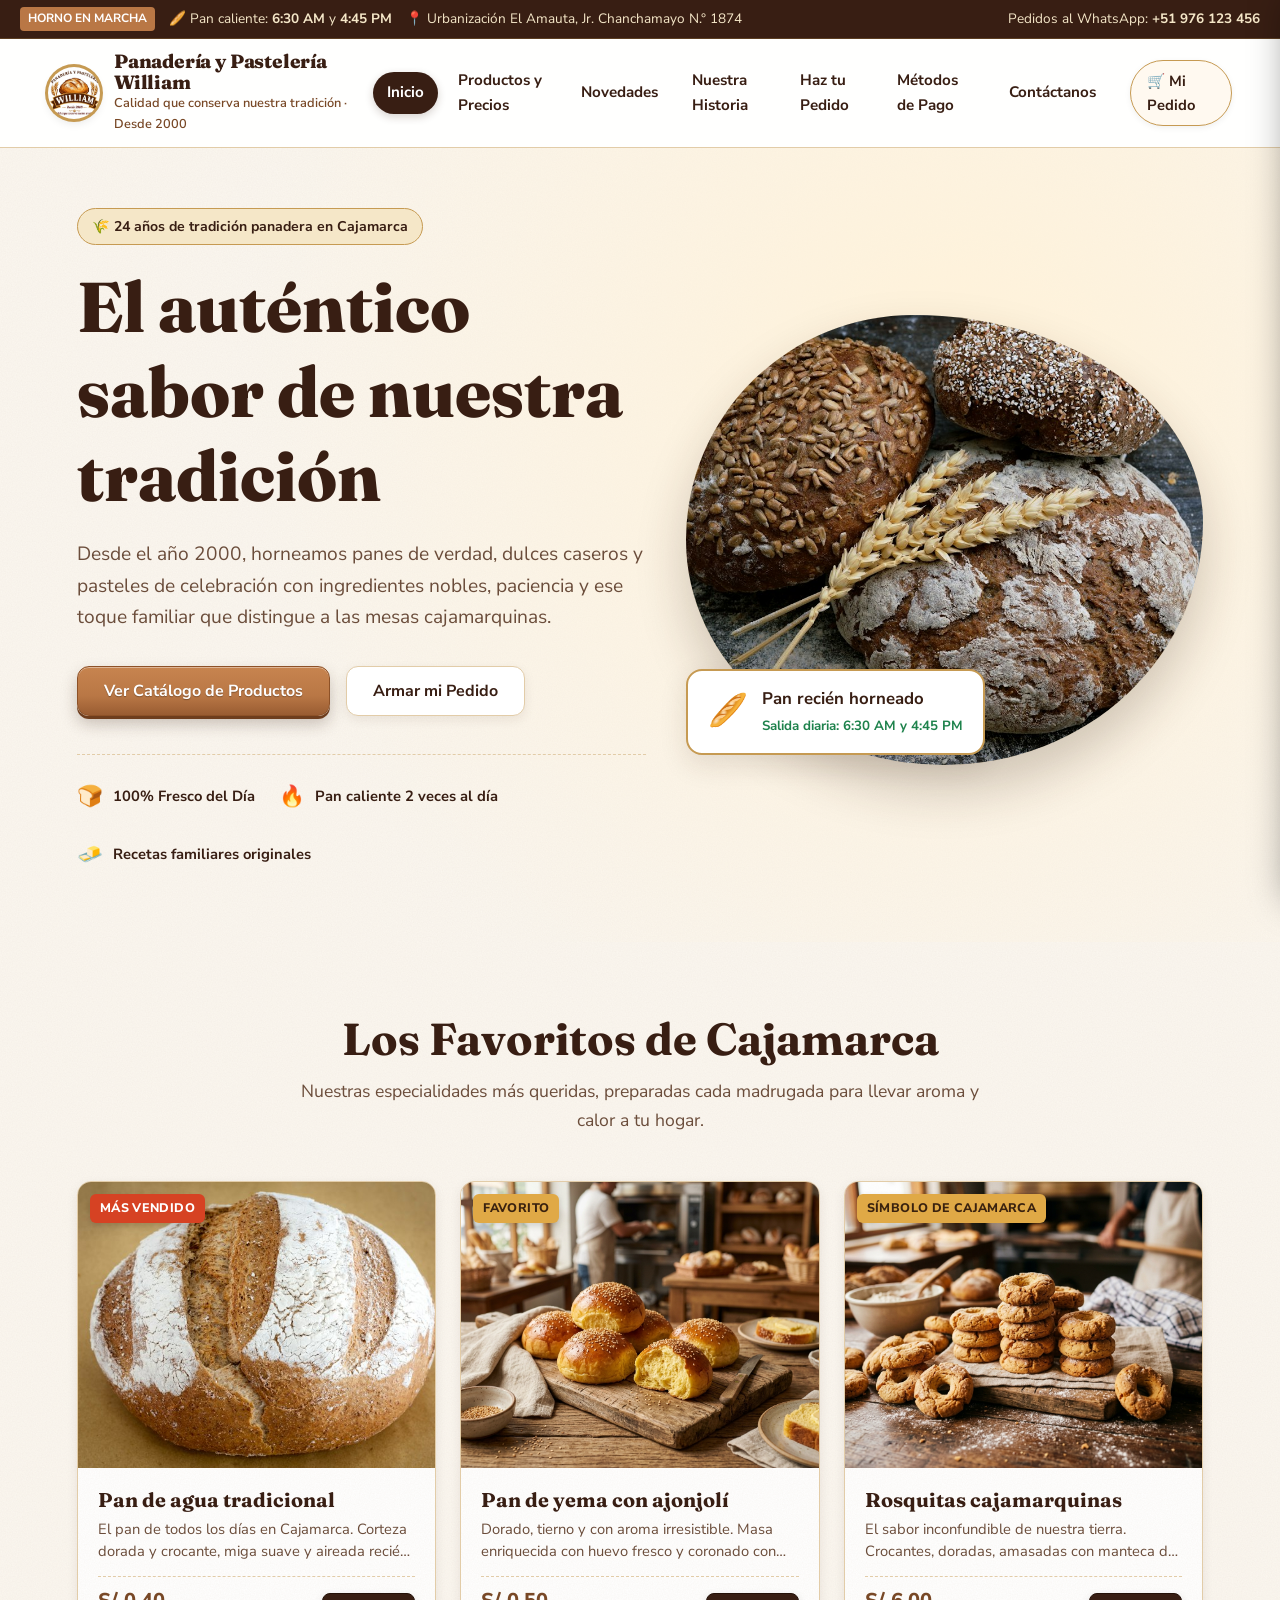
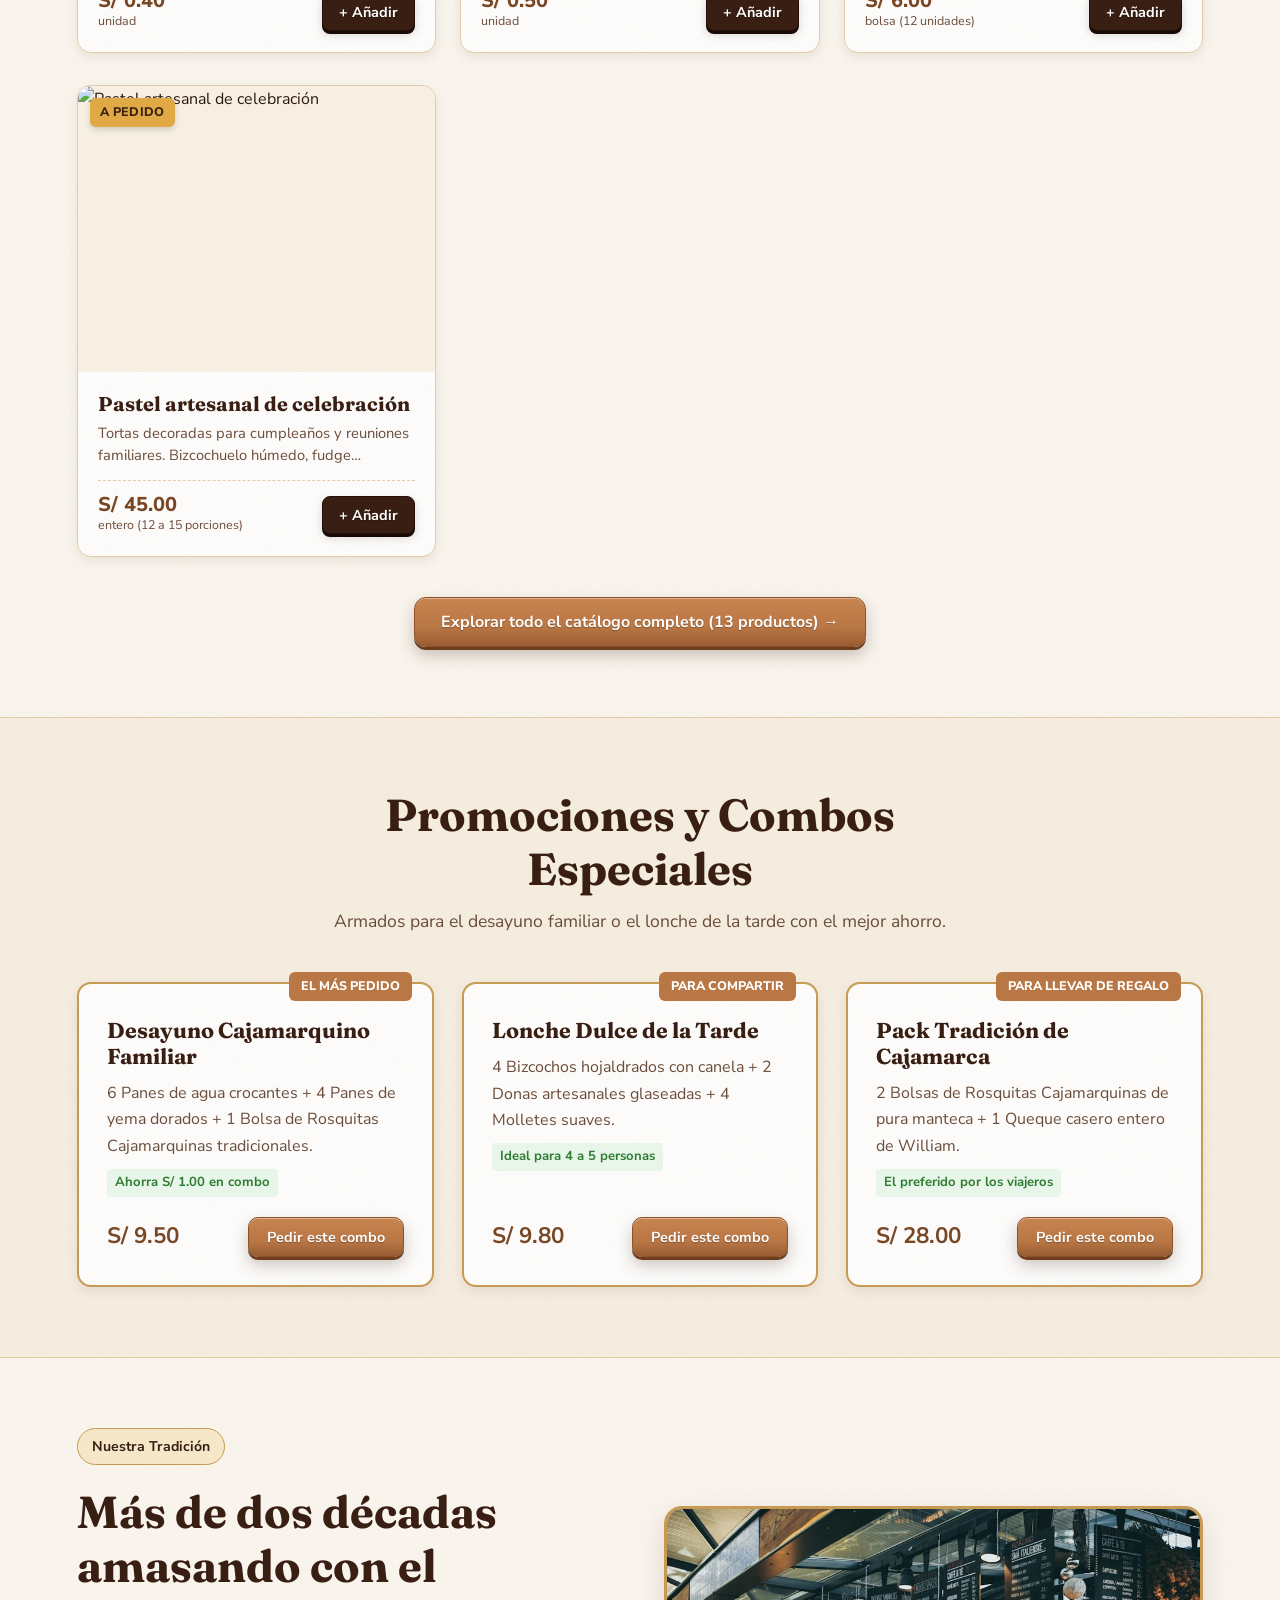
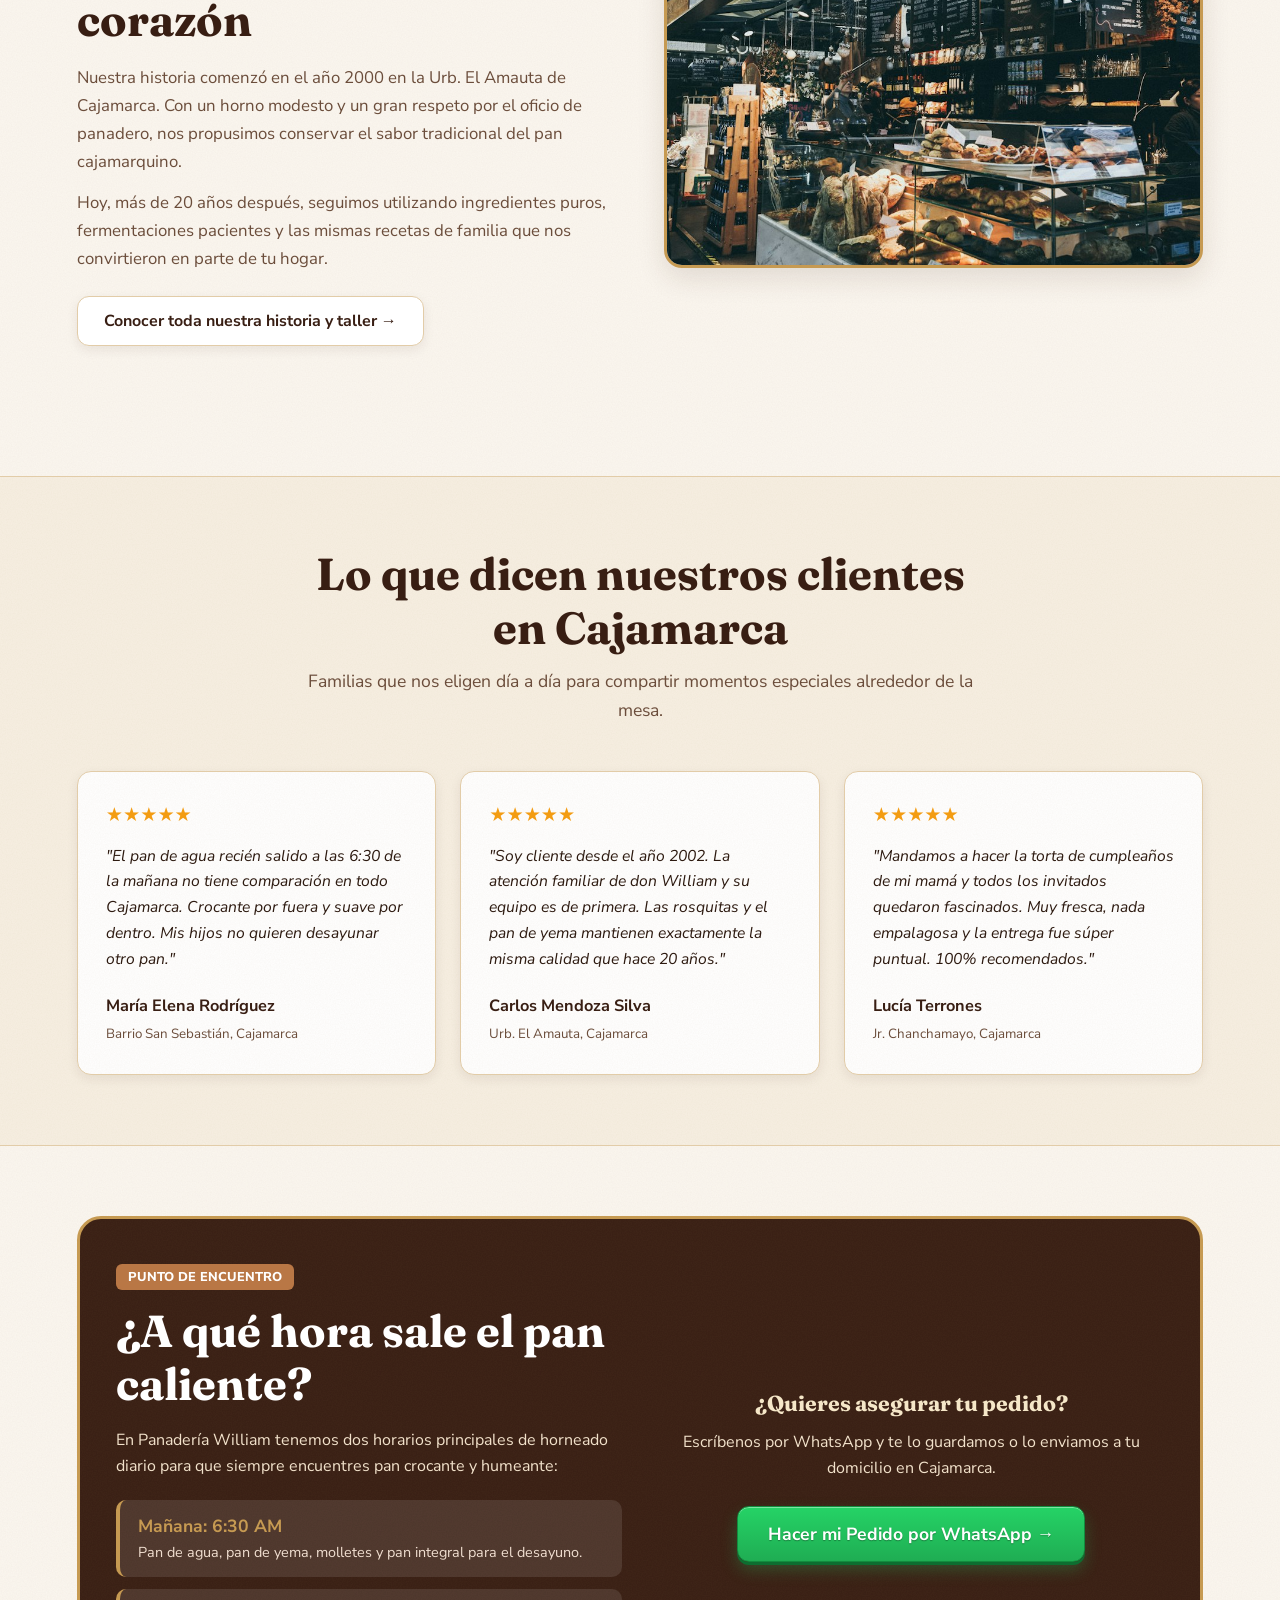
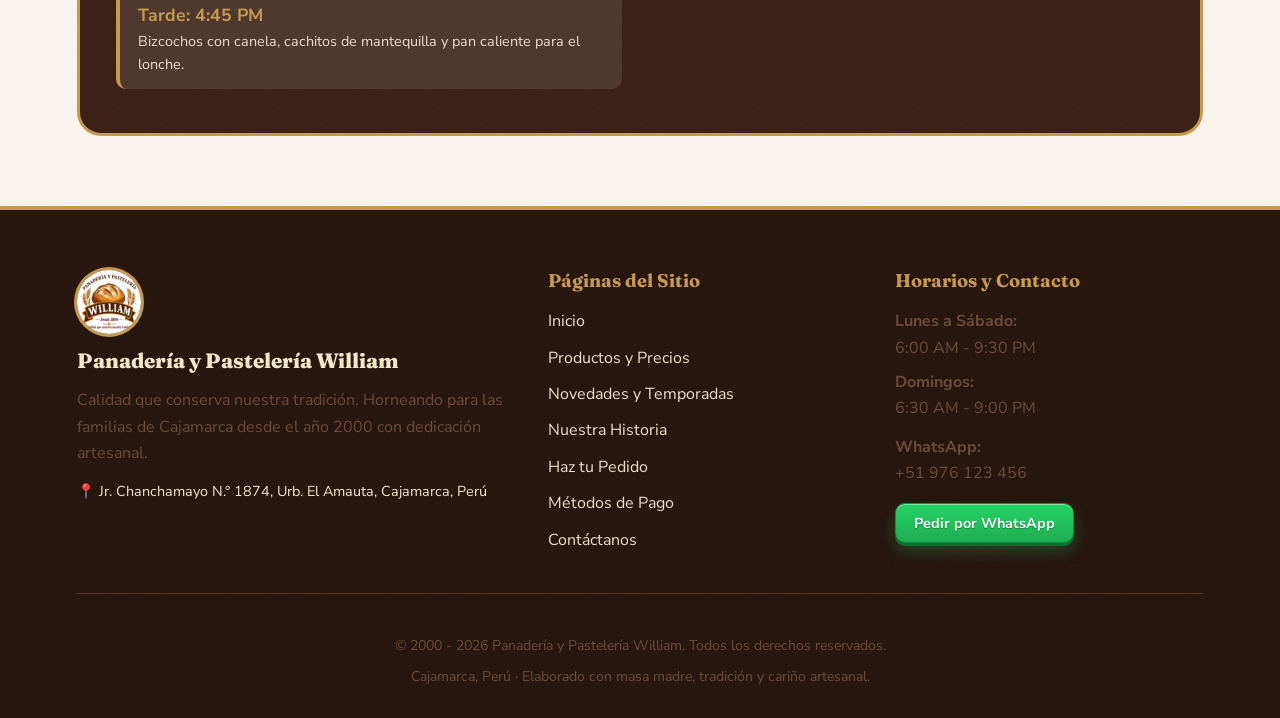
==== index.html @ 49391f28 ":)" ====
<!DOCTYPE html>
<html lang="es">
<head>
  <meta charset="utf-8">
  <meta name="viewport" content="width=device-width, initial-scale=1">
  <title>Panadería y Pastelería William | Desde 2000 en Cajamarca</title>
  <meta name="description" content="Panadería y pastelería tradicional en Cajamarca desde el año 2000. Pan de agua crocante, rosquitas cajamarquinas, pan de yema, pasteles y pedidos por WhatsApp.">
  <link rel="icon" href="img/logo.jpg">
  <link rel="preconnect" href="https://fonts.googleapis.com">
  <link rel="preconnect" href="https://fonts.gstatic.com" crossorigin>
  <link href="https://fonts.googleapis.com/css2?family=Fraunces:opsz,wght@9..144,500;9..144,700;9..144,800&family=Nunito+Sans:wght@400;600;700;800&display=swap" rel="stylesheet">
  <link rel="stylesheet" href="css/styles.css">
</head>
<body>

  <!-- Barra Superior -->
  <aside class="top-bar" aria-label="Aviso y contacto">
    <div class="top-bar-left">
      <span class="top-badge">Horno en marcha</span>
      <span>🥖 Pan caliente: <b class="hot-bread-am">6:30 AM</b> y <b class="hot-bread-pm">4:45 PM</b></span>
      <span>📍 <span class="address-display">Jr. Chanchamayo 1874, Urb. El Amauta, Cajamarca</span></span>
    </div>
    <div class="top-bar-right">
      <span>Pedidos al WhatsApp: <b class="phone-display">+51 976 123 456</b></span>
    </div>
  </aside>

  <!-- Encabezado Principal con Navegación -->
  <header>
    <a class="brand" href="index.html">
      <img src="img/logo.jpg" alt="Logo de Panadería y Pastelería William">
      <div class="brand-text">
        <b>Panadería y Pastelería William</b>
        <small>Calidad que conserva nuestra tradición · Desde 2000</small>
      </div>
    </a>

    <!-- Navegación de Escritorio -->
    <nav class="main-nav" aria-label="Menú principal">
      <a href="index.html" class="active">Inicio</a>
      <a href="pages/productos.html">Productos y Precios</a>
      <a href="pages/novedades.html">Novedades</a>
      <a href="pages/historia.html">Nuestra Historia</a>
      <a href="pages/pedidos.html">Haz tu Pedido</a>
      <a href="pages/pagos.html">Métodos de Pago</a>
      <a href="pages/contacto.html">Contáctanos</a>
    </nav>

    <!-- Acciones de Encabezado -->
    <div class="header-actions">
      <a href="pages/pedidos.html" class="cart-btn" aria-label="Ver lista de pedidos">
        <span>🛒 Mi Pedido</span>
        <span class="cart-badge" style="display:none">0</span>
      </a>
      <button id="burger" class="burger" aria-label="Abrir menú" aria-expanded="false" aria-controls="drawer">
        <i></i><i></i><i></i>
      </button>
    </div>
  </header>

  <!-- Menú Lateral Móvil (Drawer) -->
  <div id="scrim"></div>
  <aside id="drawer" aria-hidden="true" aria-label="Menú de navegación para móviles">
    <div class="drawer-header">
      <span class="drawer-title">Menú Principal</span>
      <span style="font-size:0.85rem; color:var(--oro)">Cajamarca</span>
    </div>
    <nav>
      <a href="index.html" class="active"><span>🏠 Inicio</span> <span>→</span></a>
      <a href="pages/productos.html"><span>🥖 Productos y Precios</span> <span>→</span></a>
      <a href="pages/novedades.html"><span>✨ Novedades y Temporadas</span> <span>→</span></a>
      <a href="pages/historia.html"><span>🌾 Nuestra Historia</span> <span>→</span></a>
      <a href="pages/pedidos.html"><span>📝 Haz tu Pedido</span> <span>→</span></a>
      <a href="pages/pagos.html"><span>💳 Métodos de Pago</span> <span>→</span></a>
      <a href="pages/contacto.html"><span>📍 Contáctanos</span> <span>→</span></a>
    </nav>
    <div class="drawer-info">
      <b>Panadería y Pastelería William</b>
      <p>Jr. Chanchamayo 1874, Urb. El Amauta, Cajamarca</p>
      <p style="margin-top:6px">WhatsApp: <b class="phone-display">+51 976 123 456</b></p>
    </div>
  </aside>

  <!-- Contenido Principal -->
  <main>
    <!-- HERO SECTION -->
    <section class="hero">
      <div class="hero-content">
        <span class="hero-tag">🌾 24 años de tradición panadera en Cajamarca</span>
        <h1>El auténtico sabor de nuestra tradición</h1>
        <p class="hero-desc">Desde el año 2000, horneamos panes de verdad, dulces caseros y pasteles de celebración con ingredientes nobles, paciencia y ese toque familiar que distingue a las mesas cajamarquinas.</p>
        <div class="hero-actions">
          <a class="btn" href="pages/productos.html">Ver Catálogo de Productos</a>
          <a class="btn ghost" href="pages/pedidos.html">Armar mi Pedido</a>
        </div>
        <div class="hero-trust">
          <div class="trust-item"><span>🍞</span> 100% Fresco del Día</div>
          <div class="trust-item"><span>🔥</span> Pan caliente 2 veces al día</div>
          <div class="trust-item"><span>🧈</span> Recetas familiares originales</div>
        </div>
      </div>
      <div class="hero-media">
        <div class="hero-img-wrap">
          <img src="img/hero.jpg" alt="Canasta de panes artesanales recién horneados">
        </div>
        <div class="hero-floating-card">
          <span style="font-size:2rem">🥖</span>
          <div>
            <b>Pan recién horneado</b>
            <small>Salida diaria: 6:30 AM y 4:45 PM</small>
          </div>
        </div>
      </div>
    </section>

    <!-- PRODUCTOS DESTACADOS -->
    <section class="section">
      <div class="section-head">
        <h2>Los Favoritos de Cajamarca</h2>
        <p>Nuestras especialidades más queridas, preparadas cada madrugada para llevar aroma y calor a tu hogar.</p>
      </div>
      <div class="catalog-grid" id="featured-products-grid">
        <!-- Renderizado dinámico desde app.js -->
      </div>
      <div style="text-align:center; margin-top:40px;">
        <a href="pages/productos.html" class="btn">Explorar todo el catálogo completo (13 productos) →</a>
      </div>
    </section>

    <!-- COMBOS Y PROMOCIONES -->
    <section class="section alt-bg">
      <div class="section-head">
        <h2>Promociones y Combos Especiales</h2>
        <p>Armados para el desayuno familiar o el lonche de la tarde con el mejor ahorro.</p>
      </div>
      <div class="combos-grid">
        <article class="combo-card">
          <span class="combo-badge">El más pedido</span>
          <div>
            <h3>Desayuno Cajamarquino Familiar</h3>
            <p>6 Panes de agua crocantes + 4 Panes de yema dorados + 1 Bolsa de Rosquitas Cajamarquinas tradicionales.</p>
            <span class="combo-saving">Ahorra S/ 1.00 en combo</span>
          </div>
          <div style="margin-top:20px; display:flex; justify-content:space-between; align-items:center;">
            <b style="font-size:1.4rem; color:var(--tostado)">S/ 9.50</b>
            <a href="pages/pedidos.html" class="btn small">Pedir este combo</a>
          </div>
        </article>

        <article class="combo-card">
          <span class="combo-badge">Para compartir</span>
          <div>
            <h3>Lonche Dulce de la Tarde</h3>
            <p>4 Bizcochos hojaldrados con canela + 2 Donas artesanales glaseadas + 4 Molletes suaves.</p>
            <span class="combo-saving">Ideal para 4 a 5 personas</span>
          </div>
          <div style="margin-top:20px; display:flex; justify-content:space-between; align-items:center;">
            <b style="font-size:1.4rem; color:var(--tostado)">S/ 9.80</b>
            <a href="pages/pedidos.html" class="btn small">Pedir este combo</a>
          </div>
        </article>

        <article class="combo-card">
          <span class="combo-badge">Para llevar de regalo</span>
          <div>
            <h3>Pack Tradición de Cajamarca</h3>
            <p>2 Bolsas de Rosquitas Cajamarquinas de pura manteca + 1 Queque casero entero de William.</p>
            <span class="combo-saving">El preferido por los viajeros</span>
          </div>
          <div style="margin-top:20px; display:flex; justify-content:space-between; align-items:center;">
            <b style="font-size:1.4rem; color:var(--tostado)">S/ 28.00</b>
            <a href="pages/pedidos.html" class="btn small">Pedir este combo</a>
          </div>
        </article>
      </div>
    </section>

    <!-- HISTORIA PREVIEW -->
    <section class="section">
      <div class="history-intro">
        <div class="history-text">
          <span class="hero-tag">Nuestra Tradición</span>
          <h2>Más de dos décadas amasando con el corazón</h2>
          <p>Nuestra historia comenzó en el año 2000 en la Urb. El Amauta de Cajamarca. Con un horno modesto y un gran respeto por el oficio de panadero, nos propusimos conservar el sabor tradicional del pan cajamarquino.</p>
          <p>Hoy, más de 20 años después, seguimos utilizando ingredientes puros, fermentaciones pacientes y las mismas recetas de familia que nos convirtieron en parte de tu hogar.</p>
          <div style="margin-top:24px;">
            <a href="pages/historia.html" class="btn ghost">Conocer toda nuestra historia y taller →</a>
          </div>
        </div>
        <div style="border-radius:18px; overflow:hidden; box-shadow:var(--shadow-md); border:3px solid var(--oro);">
          <img src="img/historia-taller.jpg" alt="Taller tradicional de Panadería William">
        </div>
      </div>
    </section>

    <!-- TESTIMONIOS -->
    <section class="section alt-bg">
      <div class="section-head">
        <h2>Lo que dicen nuestros clientes en Cajamarca</h2>
        <p>Familias que nos eligen día a día para compartir momentos especiales alrededor de la mesa.</p>
      </div>
      <div class="testimonials-grid">
        <article class="testimonial-card">
          <div>
            <div class="stars">★★★★★</div>
            <p class="testimonial-quote">"El pan de agua recién salido a las 6:30 de la mañana no tiene comparación en todo Cajamarca. Crocante por fuera y suave por dentro. Mis hijos no quieren desayunar otro pan."</p>
          </div>
          <div class="testimonial-author">
            <b>María Elena Rodríguez</b>
            <small>Barrio San Sebastián, Cajamarca</small>
          </div>
        </article>

        <article class="testimonial-card">
          <div>
            <div class="stars">★★★★★</div>
            <p class="testimonial-quote">"Soy cliente desde el año 2002. La atención familiar de don William y su equipo es de primera. Las rosquitas y el pan de yema mantienen exactamente la misma calidad que hace 20 años."</p>
          </div>
          <div class="testimonial-author">
            <b>Carlos Mendoza Silva</b>
            <small>Urb. El Amauta, Cajamarca</small>
          </div>
        </article>

        <article class="testimonial-card">
          <div>
            <div class="stars">★★★★★</div>
            <p class="testimonial-quote">"Mandamos a hacer la torta de cumpleaños de mi mamá y todos los invitados quedaron fascinados. Muy fresca, nada empalagosa y la entrega fue súper puntual. 100% recomendados."</p>
          </div>
          <div class="testimonial-author">
            <b>Lucía Terrones</b>
            <small>Jr. Chanchamayo, Cajamarca</small>
          </div>
        </article>
      </div>
    </section>

    <!-- HORARIOS DEL PAN CALIENTE -->
    <section class="section">
      <div style="background:var(--cacao) var(--kraft); color:#fff; border-radius:24px; padding:44px 36px; border:3px solid var(--oro); display:grid; grid-template-columns:1fr 1fr; gap:36px; align-items:center;">
        <div>
          <span style="background:var(--caramelo); color:#fff; padding:4px 12px; border-radius:6px; font-weight:800; font-size:0.8rem; text-transform:uppercase;">Punto de Encuentro</span>
          <h2 style="color:#fff; margin:14px 0 16px;">¿A qué hora sale el pan caliente?</h2>
          <p style="color:#f2e2cb; margin-bottom:20px;">En Panadería William tenemos dos horarios principales de horneado diario para que siempre encuentres pan crocante y humeante:</p>
          <div style="display:flex; flex-direction:column; gap:12px;">
            <div style="background:rgba(255,255,255,0.1); padding:12px 18px; border-radius:10px; border-left:4px solid var(--oro);">
              <b style="color:var(--oro); font-size:1.1rem;">Mañana: 6:30 AM</b>
              <span style="display:block; font-size:0.9rem; color:#f0ded0;">Pan de agua, pan de yema, molletes y pan integral para el desayuno.</span>
            </div>
            <div style="background:rgba(255,255,255,0.1); padding:12px 18px; border-radius:10px; border-left:4px solid var(--oro);">
              <b style="color:var(--oro); font-size:1.1rem;">Tarde: 4:45 PM</b>
              <span style="display:block; font-size:0.9rem; color:#f0ded0;">Bizcochos con canela, cachitos de mantequilla y pan caliente para el lonche.</span>
            </div>
          </div>
        </div>
        <div style="text-align:center;">
          <h3 style="color:var(--oro-light); margin-bottom:12px;">¿Quieres asegurar tu pedido?</h3>
          <p style="color:#f2e2cb; margin-bottom:24px;">Escríbenos por WhatsApp y te lo guardamos o lo enviamos a tu domicilio en Cajamarca.</p>
          <a href="pages/pedidos.html" class="btn wa" style="font-size:1.1rem; padding:15px 30px;">Hacer mi Pedido por WhatsApp →</a>
        </div>
      </div>
    </section>
  </main>

  <!-- Píldora Flotante del Carrito -->
  <a href="pages/pedidos.html" class="floating-cart-pill" id="floating-cart" aria-label="Ver pedido en curso">
    <span>🛒</span>
    <span class="floating-cart-txt"><b>0</b> productos</span>
    <span>→</span>
  </a>

  <!-- Pie de Página -->
  <footer>
    <div class="footer-top">
      <div class="footer-brand">
        <img src="img/logo.jpg" alt="Panadería y Pastelería William">
        <b>Panadería y Pastelería William</b>
        <p>Calidad que conserva nuestra tradición. Horneando para las familias de Cajamarca desde el año 2000 con dedicación artesanal.</p>
        <p style="font-size:0.9rem; color:var(--oro-light);">📍 Jr. Chanchamayo N.° 1874, Urb. El Amauta, Cajamarca, Perú</p>
      </div>
      <div class="footer-col">
        <h4>Páginas del Sitio</h4>
        <ul class="footer-links">
          <li><a href="index.html">Inicio</a></li>
          <li><a href="pages/productos.html">Productos y Precios</a></li>
          <li><a href="pages/novedades.html">Novedades y Temporadas</a></li>
          <li><a href="pages/historia.html">Nuestra Historia</a></li>
          <li><a href="pages/pedidos.html">Haz tu Pedido</a></li>
          <li><a href="pages/pagos.html">Métodos de Pago</a></li>
          <li><a href="pages/contacto.html">Contáctanos</a></li>
        </ul>
      </div>
      <div class="footer-col">
        <h4>Horarios y Contacto</h4>
        <p><b>Lunes a Sábado:</b><br>6:00 AM - 9:30 PM</p>
        <p style="margin-top:8px"><b>Domingos:</b><br>6:30 AM - 9:00 PM</p>
        <p style="margin-top:12px"><b>WhatsApp:</b><br><span class="phone-display">+51 976 123 456</span></p>
        <div style="margin-top:16px;">
          <a href="pages/pedidos.html" class="btn small wa">Pedir por WhatsApp</a>
        </div>
      </div>
    </div>
    <div class="footer-bottom">
      <p>© 2000 - 2026 Panadería y Pastelería William. Todos los derechos reservados.</p>
      <p>Cajamarca, Perú · Elaborado con masa madre, tradición y cariño artesanal.</p>
    </div>
  </footer>

  <script src="js/data.js"></script>
  <script src="js/app.js"></script>
</body>
</html>
---- css/styles.css ----
/* ==========================================================================
   PANADERÍA Y PASTELERÍA WILLIAM - CAJAMARCA (DESDE 2000)
   Hoja de estilos completa, elegante y responsiva
   ========================================================================== */

:root {
  --cacao: #381e13;
  --tostado: #784826;
  --caramelo: #b97745;
  --oro: #c69a52;
  --oro-light: #f5e7c8;
  --crema: #fbf7f0;
  --crema-dark: #f0e4d0;
  --marfil: #ffffff;
  --ink: #2d1a10;
  --ink-muted: #6b4d3b;
  --border: #e2cca8;
  --radius-sm: 8px;
  --radius-md: 14px;
  --radius-lg: 22px;
  --shadow-sm: 0 4px 12px rgba(56, 30, 19, 0.08);
  --shadow-md: 0 10px 28px rgba(56, 30, 19, 0.12);
  --shadow-lg: 0 20px 48px rgba(56, 30, 19, 0.18);
  --kraft: url("data:image/svg+xml,%3Csvg xmlns='http://www.w3.org/2000/svg' width='160' height='160'%3E%3Cfilter id='n'%3E%3CfeTurbulence type='fractalNoise' baseFrequency='.8' numOctaves='2'/%3E%3CfeColorMatrix values='0 0 0 0 .4 0 0 0 0 .27 0 0 0 0 .15 0 0 0 .07 0'/%3E%3C/filter%3E%3Crect width='160' height='160' filter='url(%23n)'/%3E%3C/svg%3E");
}

* { box-sizing: border-box; margin: 0; padding: 0; }

html {
  scroll-behavior: smooth;
  scroll-padding-top: 100px;
}

body {
  font: 16px/1.65 "Nunito Sans", system-ui, -apple-system, sans-serif;
  color: var(--ink);
  background: var(--kraft), var(--crema);
  min-height: 100vh;
  display: flex;
  flex-direction: column;
}

body.lock { overflow: hidden; }

h1, h2, h3, h4 {
  font-family: Fraunces, Georgia, serif;
  color: var(--cacao);
  line-height: 1.2;
}

h1 { font-size: clamp(2.4rem, 5.5vw, 4.4rem); font-weight: 800; }
h2 { font-size: clamp(1.8rem, 3.8vw, 2.8rem); font-weight: 700; }
h3 { font-size: 1.35rem; font-weight: 700; }
h4 { font-size: 1.1rem; font-weight: 700; }

p { color: var(--ink-muted); }
a { color: inherit; text-decoration: none; }
img { max-width: 100%; height: auto; display: block; }

:focus-visible {
  outline: 3px solid var(--oro);
  outline-offset: 3px;
}

/* ==========================================================================
   BARRA SUPERIOR DE ANUNCIOS
   ========================================================================== */
.top-bar {
  background: var(--cacao);
  color: var(--oro-light);
  font-size: 0.85rem;
  padding: 7px 20px;
  display: flex;
  justify-content: space-between;
  align-items: center;
  flex-wrap: wrap;
  gap: 10px;
  border-bottom: 1px solid rgba(198, 154, 82, 0.25);
}

.top-bar-left {
  display: flex;
  align-items: center;
  gap: 14px;
  flex-wrap: wrap;
}

.top-bar-right {
  display: flex;
  align-items: center;
  gap: 18px;
}

.top-badge {
  background: var(--caramelo);
  color: #fff;
  padding: 2px 8px;
  border-radius: 4px;
  font-weight: 700;
  font-size: 0.75rem;
  text-transform: uppercase;
}

/* ==========================================================================
   HEADER Y NAVEGACIÓN
   ========================================================================== */
header {
  position: sticky;
  top: 0;
  z-index: 50;
  background: rgba(255, 255, 255, 0.94);
  backdrop-filter: blur(10px);
  border-bottom: 1px solid var(--border);
  padding: 12px clamp(16px, 4vw, 48px);
  display: flex;
  align-items: center;
  justify-content: space-between;
  gap: 20px;
  transition: all 0.25s ease;
}

header.solid {
  background: #ffffff;
  box-shadow: var(--shadow-sm);
  padding-top: 9px;
  padding-bottom: 9px;
}

.brand {
  display: flex;
  align-items: center;
  gap: 14px;
  text-decoration: none;
}

.brand img {
  width: 52px;
  height: 52px;
  border-radius: 50%;
  object-fit: cover;
  box-shadow: 0 0 0 3px var(--oro), 0 4px 10px rgba(0,0,0,0.1);
  background: #fff;
}

.brand-text b {
  display: block;
  font: 800 1.2rem/1.1 Fraunces, serif;
  color: var(--cacao);
  letter-spacing: -0.01em;
}

.brand-text small {
  font-size: 0.8rem;
  color: var(--tostado);
  font-weight: 600;
  display: block;
}

/* Menú de navegación principal (Desktop) */
.main-nav {
  display: flex;
  align-items: center;
  gap: 6px;
}

.main-nav a {
  padding: 8px 14px;
  font-weight: 700;
  font-size: 0.95rem;
  color: var(--cacao);
  border-radius: 999px;
  transition: all 0.2s ease;
  position: relative;
}

.main-nav a:hover {
  background: var(--oro-light);
  color: var(--cacao);
}

.main-nav a.active {
  background: var(--cacao);
  color: #fff;
  box-shadow: 0 3px 8px rgba(56, 30, 19, 0.2);
}

/* Acciones en header */
.header-actions {
  display: flex;
  align-items: center;
  gap: 12px;
}

.cart-btn {
  display: inline-flex;
  align-items: center;
  gap: 8px;
  background: #fff9f0;
  border: 1.5px solid var(--oro);
  padding: 8px 16px;
  border-radius: 999px;
  font-weight: 700;
  font-size: 0.92rem;
  color: var(--cacao);
  cursor: pointer;
  box-shadow: 0 2px 6px rgba(0,0,0,0.06);
  transition: all 0.15s ease;
}

.cart-btn:hover {
  background: var(--oro-light);
  transform: translateY(-1px);
}

.cart-badge {
  background: #d64223;
  color: #fff;
  font-size: 0.75rem;
  font-weight: 800;
  width: 20px;
  height: 20px;
  border-radius: 50%;
  display: inline-flex;
  align-items: center;
  justify-content: center;
}

/* Botón Hamburguesa */
.burger {
  display: none;
  background: #fffdf8;
  border: 1.5px solid var(--border);
  width: 44px;
  height: 44px;
  border-radius: 12px;
  cursor: pointer;
  flex-direction: column;
  justify-content: center;
  align-items: center;
  gap: 5px;
  padding: 0;
  transition: all 0.2s;
}

.burger i {
  display: block;
  width: 22px;
  height: 2.5px;
  background: var(--cacao);
  border-radius: 2px;
  transition: all 0.25s;
}

.burger[aria-expanded="true"] i:nth-child(1) { transform: translateY(7.5px) rotate(45deg); }
.burger[aria-expanded="true"] i:nth-child(2) { opacity: 0; }
.burger[aria-expanded="true"] i:nth-child(3) { transform: translateY(-7.5px) rotate(-45deg); }

/* Drawer Menú Lateral (Mobile) */
#scrim {
  position: fixed;
  inset: 0;
  z-index: 90;
  background: rgba(30, 15, 8, 0.6);
  backdrop-filter: blur(4px);
  opacity: 0;
  pointer-events: none;
  transition: opacity 0.3s;
}

#scrim.open {
  opacity: 1;
  pointer-events: auto;
}

#drawer {
  position: fixed;
  top: 0;
  right: 0;
  bottom: 0;
  z-index: 100;
  width: min(340px, 86vw);
  background: var(--kraft), #422517;
  color: #fff;
  padding: 30px 24px;
  transform: translateX(105%);
  transition: transform 0.35s cubic-bezier(0.16, 1, 0.3, 1);
  box-shadow: -10px 0 35px rgba(0,0,0,0.4);
  border-left: 4px solid var(--oro);
  overflow-y: auto;
  display: flex;
  flex-direction: column;
}

#drawer.open {
  transform: none;
}

.drawer-header {
  display: flex;
  align-items: center;
  justify-content: space-between;
  margin-bottom: 24px;
  padding-bottom: 16px;
  border-bottom: 1px dashed rgba(198, 154, 82, 0.4);
}

.drawer-title {
  font: 700 1.4rem Fraunces, serif;
  color: var(--oro);
}

#drawer nav {
  display: flex;
  flex-direction: column;
  gap: 4px;
  margin-bottom: 30px;
}

#drawer nav a {
  display: flex;
  align-items: center;
  justify-content: space-between;
  padding: 14px 16px;
  border-radius: 12px;
  color: #fff;
  font-weight: 700;
  font-size: 1.05rem;
  transition: all 0.2s;
  border-left: 3px solid transparent;
}

#drawer nav a:hover {
  background: rgba(198, 154, 82, 0.15);
  color: var(--oro-light);
  border-left-color: var(--oro);
  padding-left: 20px;
}

#drawer nav a.active {
  background: var(--oro);
  color: var(--cacao);
  font-weight: 800;
  border-left-color: #fff;
}

.drawer-info {
  margin-top: auto;
  background: rgba(0,0,0,0.25);
  padding: 18px;
  border-radius: 14px;
  border: 1px solid rgba(198, 154, 82, 0.2);
  font-size: 0.88rem;
}

.drawer-info b { color: var(--oro); display: block; margin-bottom: 6px; }

/* ==========================================================================
   BOTONES Y ELEMENTOS DE ACCIÓN
   ========================================================================== */
.btn {
  display: inline-flex;
  align-items: center;
  justify-content: center;
  gap: 8px;
  font: 700 1rem "Nunito Sans", sans-serif;
  text-decoration: none;
  cursor: pointer;
  color: #fff;
  padding: 13px 26px;
  border-radius: 12px;
  border: 1px solid #8d5127;
  background: linear-gradient(#c7844f, var(--caramelo) 60%, #995c32);
  box-shadow: inset 0 1px 0 rgba(255,255,255,0.4), 0 3px 0 #6e3d1d, 0 8px 16px rgba(56, 30, 19, 0.25);
  text-shadow: 0 1px 1px rgba(0,0,0,0.3);
  transition: transform 0.12s ease, box-shadow 0.12s ease;
}

.btn:hover {
  transform: translateY(-2px);
  box-shadow: inset 0 1px 0 rgba(255,255,255,0.4), 0 5px 0 #6e3d1d, 0 12px 20px rgba(56, 30, 19, 0.3);
}

.btn:active {
  transform: translateY(2px);
  box-shadow: inset 0 2px 4px rgba(0,0,0,0.4), 0 1px 0 #6e3d1d;
}

.btn:disabled {
  opacity: 0.55;
  cursor: not-allowed;
  transform: none;
  box-shadow: none;
}

.btn.small {
  padding: 9px 18px;
  font-size: 0.9rem;
  border-radius: 10px;
}

.btn.wa {
  background: linear-gradient(#25d366, #1fad53);
  border-color: #128c3e;
  box-shadow: inset 0 1px 0 rgba(255,255,255,0.4), 0 3px 0 #0d6e30, 0 8px 16px rgba(37, 211, 102, 0.25);
}

.btn.ghost {
  background: #ffffff;
  color: var(--cacao);
  border: 1.5px solid var(--border);
  box-shadow: var(--shadow-sm);
  text-shadow: none;
}

.btn.ghost:hover {
  background: var(--oro-light);
  border-color: var(--oro);
}

.btn.btn-add {
  padding: 8px 16px;
  font-size: 0.9rem;
  border-radius: 8px;
  background: var(--cacao);
  border-color: #241108;
  box-shadow: 0 3px 0 #180b05, 0 4px 10px rgba(0,0,0,0.15);
}

.btn.btn-add.added {
  background: #1e824c;
  border-color: #145a32;
}

/* ==========================================================================
   CABECERAS DE PÁGINAS INTERNAS (BANNER DEDICADO)
   ========================================================================== */
.page-header {
  background: var(--cacao) var(--kraft);
  color: #fff;
  padding: 48px clamp(18px, 6vw, 90px) 42px;
  position: relative;
  overflow: hidden;
  border-bottom: 4px solid var(--oro);
}

.page-header::after {
  content: "";
  position: absolute;
  right: -50px;
  top: -50px;
  width: 250px;
  height: 250px;
  background: radial-gradient(circle, rgba(198, 154, 82, 0.25), transparent 70%);
  border-radius: 50%;
  pointer-events: none;
}

.breadcrumbs {
  display: flex;
  align-items: center;
  gap: 8px;
  font-size: 0.88rem;
  color: var(--oro-light);
  margin-bottom: 12px;
}

.breadcrumbs a { color: var(--oro); text-decoration: underline; }
.breadcrumbs span { opacity: 0.6; }

.page-header h1 {
  color: #ffffff;
  margin-bottom: 8px;
  font-size: clamp(2.2rem, 4.5vw, 3.4rem);
}

.page-header p {
  color: #f2e2cb;
  max-width: 60ch;
  font-size: 1.12rem;
}

/* ==========================================================================
   SECCIONES Y CONTENEDORES
   ========================================================================== */
main { flex: 1; }

.section {
  padding: 70px clamp(18px, 6vw, 90px);
}

.section-head {
  text-align: center;
  max-width: 700px;
  margin: 0 auto 46px;
}

.section-head h2 { margin-bottom: 12px; }
.section-head p { font-size: 1.1rem; }

.section.alt-bg {
  background: #f7efe2 var(--kraft);
  border-top: 1px solid var(--border);
  border-bottom: 1px solid var(--border);
}

/* ==========================================================================
   HERO DE LA PÁGINA DE INICIO
   ========================================================================== */
.hero {
  display: grid;
  grid-template-columns: 1.1fr 1fr;
  align-items: center;
  gap: 40px;
  padding: 60px clamp(18px, 6vw, 90px) 70px;
  min-height: calc(88vh - 80px);
  position: relative;
  overflow: hidden;
  background: radial-gradient(circle at 75% 30%, #fff2d9 0%, transparent 65%);
}

.hero-content {
  position: relative;
  z-index: 2;
}

.hero-tag {
  display: inline-flex;
  align-items: center;
  gap: 8px;
  background: var(--oro-light);
  color: var(--cacao);
  font-weight: 700;
  font-size: 0.88rem;
  padding: 6px 14px;
  border-radius: 999px;
  border: 1px solid var(--oro);
  margin-bottom: 20px;
}

.hero h1 { margin-bottom: 20px; }
.hero-desc {
  font-size: 1.2rem;
  margin-bottom: 32px;
  max-width: 48ch;
  color: var(--ink-muted);
}

.hero-actions {
  display: flex;
  gap: 16px;
  flex-wrap: wrap;
  margin-bottom: 38px;
}

.hero-trust {
  display: flex;
  gap: 24px;
  flex-wrap: wrap;
  padding-top: 24px;
  border-top: 1px dashed var(--border);
}

.trust-item {
  display: flex;
  align-items: center;
  gap: 10px;
  font-size: 0.92rem;
  font-weight: 700;
  color: var(--cacao);
}

.trust-item span {
  font-size: 1.3rem;
}

.hero-media {
  position: relative;
  display: flex;
  justify-content: center;
  align-items: center;
}

.hero-img-wrap {
  width: 100%;
  max-width: 520px;
  aspect-ratio: 1.15;
  border-radius: 44% 56% 50% 50% / 50% 46% 54% 50%;
  overflow: hidden;
  box-shadow: 0 25px 50px rgba(56, 30, 19, 0.22), inset 0 0 0 10px #ffffff, inset 0 0 0 12px var(--oro);
  position: relative;
}

.hero-img-wrap img {
  width: 100%;
  height: 100%;
  object-fit: cover;
  transition: transform 0.6s ease;
}

.hero-img-wrap:hover img {
  transform: scale(1.05);
}

.hero-floating-card {
  position: absolute;
  bottom: 10px;
  left: 0;
  background: #ffffff;
  padding: 14px 20px;
  border-radius: 16px;
  box-shadow: var(--shadow-md);
  border: 2px solid var(--oro);
  display: flex;
  align-items: center;
  gap: 14px;
}

.hero-floating-card b {
  display: block;
  font-size: 1.05rem;
  color: var(--cacao);
}

.hero-floating-card small {
  color: #1e824c;
  font-weight: 700;
}

/* ==========================================================================
   CARDS DE PRODUCTOS & CATÁLOGO
   ========================================================================== */
.filters-bar {
  display: flex;
  justify-content: space-between;
  align-items: center;
  gap: 20px;
  flex-wrap: wrap;
  margin-bottom: 36px;
}

.filters {
  display: flex;
  gap: 10px;
  flex-wrap: wrap;
}

.filters button {
  font: 700 0.94rem "Nunito Sans", sans-serif;
  padding: 10px 20px;
  border-radius: 999px;
  cursor: pointer;
  color: var(--cacao);
  background: #ffffff;
  border: 1.5px solid var(--border);
  box-shadow: 0 2px 5px rgba(0,0,0,0.05);
  transition: all 0.2s;
}

.filters button:hover {
  border-color: var(--oro);
  background: var(--oro-light);
}

.filters button[aria-pressed="true"] {
  background: var(--cacao);
  color: #fff;
  border-color: var(--cacao);
  box-shadow: 0 4px 10px rgba(56, 30, 19, 0.25);
}

.search-box {
  position: relative;
  min-width: 260px;
}

.search-box input {
  width: 100%;
  padding: 11px 16px 11px 40px;
  border: 1.5px solid var(--border);
  border-radius: 999px;
  font: inherit;
  background: #fff;
  color: var(--ink);
}

.search-box input:focus {
  border-color: var(--oro);
  outline: none;
  box-shadow: 0 0 0 3px rgba(198, 154, 82, 0.25);
}

.search-icon {
  position: absolute;
  left: 14px;
  top: 50%;
  transform: translateY(-50%);
  opacity: 0.5;
  font-size: 1.1rem;
}

/* Grilla del catálogo */
.catalog-grid {
  display: grid;
  grid-template-columns: repeat(auto-fill, minmax(280px, 1fr));
  gap: 32px 24px;
}

.prod-card {
  background: #ffffff var(--kraft);
  border-radius: var(--radius-md);
  border: 1px solid var(--border);
  overflow: hidden;
  box-shadow: var(--shadow-sm);
  display: flex;
  flex-direction: column;
  transition: transform 0.25s ease, box-shadow 0.25s ease;
}

.prod-card:hover {
  transform: translateY(-6px);
  box-shadow: var(--shadow-md);
  border-color: var(--oro);
}

.prod-thumb {
  position: relative;
  aspect-ratio: 1.25;
  overflow: hidden;
  cursor: pointer;
  background: #f7efe2;
}

.prod-thumb img {
  width: 100%;
  height: 100%;
  object-fit: cover;
  transition: transform 0.4s ease;
}

.prod-card:hover .prod-thumb img {
  transform: scale(1.08);
}

.quick-view-btn {
  position: absolute;
  bottom: 12px;
  left: 50%;
  transform: translateX(-50%) translateY(30px);
  opacity: 0;
  background: rgba(45, 26, 16, 0.9);
  color: #fff;
  font-weight: 700;
  font-size: 0.82rem;
  padding: 6px 14px;
  border-radius: 999px;
  border: none;
  cursor: pointer;
  transition: all 0.25s ease;
}

.prod-thumb:hover .quick-view-btn {
  transform: translateX(-50%) translateY(0);
  opacity: 1;
}

/* Badges de producto */
.product-badge {
  position: absolute;
  top: 12px;
  left: 12px;
  font-size: 0.78rem;
  font-weight: 800;
  padding: 4px 10px;
  border-radius: 6px;
  text-transform: uppercase;
  letter-spacing: 0.03em;
  box-shadow: 0 3px 6px rgba(0,0,0,0.15);
  z-index: 2;
}

.badge-gold { background: #e0a946; color: #3a220f; }
.badge-hot { background: #d64223; color: #fff; }
.badge-classic { background: #784826; color: #fff; }
.badge-green { background: #2e7d32; color: #fff; }
.badge-sweet { background: #a2527b; color: #fff; }

.prod-info {
  padding: 20px;
  display: flex;
  flex-direction: column;
  flex: 1;
}

.prod-head {
  cursor: pointer;
  margin-bottom: 14px;
  flex: 1;
}

.prod-title {
  font-size: 1.25rem;
  margin-bottom: 6px;
  transition: color 0.2s;
}

.prod-title:hover {
  color: var(--caramelo);
}

.prod-desc {
  font-size: 0.92rem;
  line-height: 1.5;
  display: -webkit-box;
  -webkit-line-clamp: 2;
  -webkit-box-orient: vertical;
  overflow: hidden;
}

.prod-footer {
  display: flex;
  align-items: center;
  justify-content: space-between;
  gap: 12px;
  padding-top: 14px;
  border-top: 1px dashed var(--border);
}

.prod-price-box {
  display: flex;
  flex-direction: column;
}

.prod-price {
  font-weight: 800;
  font-size: 1.25rem;
  color: var(--tostado);
  line-height: 1;
}

.prod-unit {
  font-size: 0.78rem;
  color: var(--ink-muted);
}

/* ==========================================================================
   PÁGINA DE PEDIDOS & CARRITO (pedidos.html)
   ========================================================================== */
.order-workspace {
  display: grid;
  grid-template-columns: 1.1fr 1fr;
  gap: 36px;
  align-items: start;
}

.order-card {
  background: #ffffff var(--kraft);
  border-radius: var(--radius-md);
  border: 1.5px solid var(--border);
  padding: 30px;
  box-shadow: var(--shadow-sm);
}

.order-card h3 {
  margin-bottom: 20px;
  padding-bottom: 12px;
  border-bottom: 1.5px solid var(--border);
  color: var(--cacao);
}

.form-group {
  margin-bottom: 18px;
}

.form-group label {
  display: block;
  font-weight: 700;
  font-size: 0.92rem;
  margin-bottom: 6px;
  color: var(--cacao);
}

.form-group input,
.form-group select,
.form-group textarea {
  width: 100%;
  padding: 12px 14px;
  border: 1.5px solid var(--border);
  border-radius: 8px;
  font: inherit;
  background: #fffdf9;
  color: var(--ink);
  transition: border-color 0.2s;
}

.form-group input:focus,
.form-group select:focus,
.form-group textarea:focus {
  border-color: var(--oro);
  outline: none;
  box-shadow: 0 0 0 3px rgba(198, 154, 82, 0.25);
}

/* Radios para tipo de entrega */
.delivery-options {
  display: grid;
  grid-template-columns: 1fr 1fr;
  gap: 12px;
  margin-bottom: 18px;
}

.delivery-radio {
  border: 1.5px solid var(--border);
  border-radius: 10px;
  padding: 12px 16px;
  cursor: pointer;
  display: flex;
  align-items: center;
  gap: 10px;
  font-weight: 700;
  transition: all 0.2s;
  background: #fff;
}

.delivery-radio input {
  margin: 0;
  width: auto;
}

.delivery-radio:has(input:checked) {
  border-color: var(--oro);
  background: var(--oro-light);
  color: var(--cacao);
}

/* Lista interactiva de productos en el pedido */
.order-items-list {
  list-style: none;
  display: flex;
  flex-direction: column;
  gap: 14px;
  margin-bottom: 24px;
}

.order-item-row {
  display: flex;
  align-items: center;
  gap: 14px;
  padding: 12px;
  background: #fffdfa;
  border: 1px solid var(--border);
  border-radius: 12px;
}

.order-item-img {
  width: 58px;
  height: 58px;
  border-radius: 8px;
  object-fit: cover;
}

.order-item-details {
  flex: 1;
  display: flex;
  flex-direction: column;
}

.order-item-details b { font-size: 0.98rem; color: var(--cacao); }
.order-item-unit-price { font-size: 0.82rem; color: var(--ink-muted); }

.order-item-controls {
  display: flex;
  align-items: center;
  gap: 12px;
}

.qty-stepper {
  display: inline-flex;
  align-items: center;
  border: 1.5px solid var(--border);
  border-radius: 8px;
  overflow: hidden;
  background: #fff;
}

.qty-stepper.small .stepper-btn {
  width: 28px;
  height: 28px;
  font-size: 1rem;
}

.qty-stepper.small span {
  min-width: 24px;
  text-align: center;
  font-weight: 700;
  font-size: 0.9rem;
}

.stepper-btn {
  width: 36px;
  height: 36px;
  background: #f7efe2;
  border: none;
  font-weight: 800;
  font-size: 1.1rem;
  cursor: pointer;
  color: var(--cacao);
  display: grid;
  place-items: center;
  transition: background 0.15s;
}

.stepper-btn:hover { background: var(--oro-light); }

.order-item-subtotal {
  font-weight: 800;
  color: var(--tostado);
  min-width: 65px;
  text-align: right;
  font-size: 0.95rem;
}

.order-item-remove {
  background: none;
  border: none;
  color: #a0402a;
  font-size: 1.3rem;
  cursor: pointer;
  padding: 4px 8px;
  border-radius: 6px;
  transition: background 0.2s;
}

.order-item-remove:hover { background: #fbeae7; }

/* Ticket Resumen / WhatsApp */
.ticket-box {
  background: #ffffff;
  border: 2px dashed var(--oro);
  border-radius: 12px;
  padding: 24px;
  margin-top: 20px;
}

.ticket-header {
  text-align: center;
  margin-bottom: 16px;
  padding-bottom: 12px;
  border-bottom: 1px dashed var(--border);
}

.ticket-header b { font: 700 1.2rem Fraunces, serif; color: var(--cacao); display: block; }
.ticket-preview {
  background: #fcf9f2;
  padding: 14px;
  border-radius: 8px;
  font-family: "Courier New", Courier, monospace;
  font-size: 0.86rem;
  white-space: pre-wrap;
  color: #3d2315;
  line-height: 1.5;
  margin-bottom: 20px;
  max-height: 260px;
  overflow-y: auto;
  border: 1px solid var(--border);
}

.order-total-bar {
  display: flex;
  justify-content: space-between;
  align-items: center;
  font-size: 1.25rem;
  font-weight: 800;
  color: var(--cacao);
  padding: 14px 0;
  border-top: 2px solid var(--cacao);
  margin-bottom: 18px;
}

.order-actions {
  display: flex;
  gap: 12px;
  flex-direction: column;
}

.empty-cart-state {
  text-align: center;
  padding: 48px 20px;
}

.empty-icon { font-size: 3.5rem; margin-bottom: 12px; }
.empty-cart-state h4 { margin-bottom: 8px; }
.empty-cart-state p { margin-bottom: 20px; }

/* ==========================================================================
   PÁGINA DE NOVEDADES (novedades.html)
   ========================================================================== */
.news-grid {
  display: grid;
  grid-template-columns: 1.2fr 1fr;
  gap: 32px;
}

.news-card-hero {
  grid-column: 1 / -1;
  background: #ffffff var(--kraft);
  border-radius: var(--radius-lg);
  border: 2px solid var(--oro);
  overflow: hidden;
  box-shadow: var(--shadow-md);
  display: grid;
  grid-template-columns: 1.1fr 1fr;
  align-items: center;
}

.news-card-hero img {
  width: 100%;
  height: 100%;
  object-fit: cover;
  min-height: 340px;
}

.news-card-body {
  padding: 36px 32px;
}

.news-card-body h3 { font-size: 1.8rem; margin: 12px 0 16px; }

.news-item {
  background: #ffffff var(--kraft);
  border-radius: var(--radius-md);
  border: 1px solid var(--border);
  padding: 28px;
  box-shadow: var(--shadow-sm);
  display: flex;
  flex-direction: column;
  justify-content: space-between;
}

.news-item h3 { margin: 10px 0 12px; }

/* ==========================================================================
   PÁGINA DE HISTORIA (historia.html)
   ========================================================================== */
.history-intro {
  display: grid;
  grid-template-columns: 1fr 1fr;
  gap: 48px;
  align-items: center;
  margin-bottom: 60px;
}

.history-text h2 { margin-bottom: 18px; }
.history-text p { margin-bottom: 14px; font-size: 1.05rem; }

.pillars-grid {
  display: grid;
  grid-template-columns: repeat(auto-fit, minmax(240px, 1fr));
  gap: 24px;
  margin-top: 40px;
}

.pillar-card {
  background: #ffffff var(--kraft);
  padding: 26px;
  border-radius: 16px;
  border: 1px solid var(--border);
  box-shadow: var(--shadow-sm);
}

.pillar-icon { font-size: 2.2rem; margin-bottom: 12px; }
.pillar-card h3 { font-size: 1.25rem; margin-bottom: 8px; }

.timeline {
  margin-top: 50px;
  position: relative;
  border-left: 3px solid var(--oro);
  padding-left: 28px;
  margin-left: 20px;
  display: flex;
  flex-direction: column;
  gap: 32px;
}

.timeline-item {
  position: relative;
}

.timeline-item::before {
  content: "";
  position: absolute;
  left: -35px;
  top: 4px;
  width: 16px;
  height: 16px;
  border-radius: 50%;
  background: var(--cacao);
  border: 3px solid var(--oro);
}

.timeline-year {
  font-weight: 800;
  color: var(--caramelo);
  font-size: 1.15rem;
  margin-bottom: 4px;
}

.gallery-grid {
  display: grid;
  grid-template-columns: repeat(auto-fit, minmax(280px, 1fr));
  gap: 20px;
  margin-top: 36px;
}

.gallery-item {
  border-radius: 16px;
  overflow: hidden;
  box-shadow: var(--shadow-sm);
  aspect-ratio: 1.3;
}

.gallery-item img {
  width: 100%;
  height: 100%;
  object-fit: cover;
  transition: transform 0.4s;
}

.gallery-item:hover img { transform: scale(1.06); }

/* ==========================================================================
   PÁGINA DE PAGOS (pagos.html)
   ========================================================================== */
.pay-methods-grid {
  display: grid;
  grid-template-columns: repeat(auto-fit, minmax(270px, 1fr));
  gap: 28px;
  margin-bottom: 50px;
}

.pay-card {
  background: #ffffff var(--kraft);
  border-radius: var(--radius-md);
  border: 2px solid var(--border);
  padding: 30px;
  box-shadow: var(--shadow-sm);
  display: flex;
  flex-direction: column;
  transition: transform 0.2s, border-color 0.2s;
}

.pay-card:hover {
  transform: translateY(-4px);
  border-color: var(--oro);
}

.pay-badge-icon {
  font-size: 2.2rem;
  margin-bottom: 12px;
}

.pay-card h3 { font-size: 1.5rem; margin-bottom: 8px; }
.pay-data-box {
  background: #f7efe2;
  padding: 14px;
  border-radius: 10px;
  margin: 16px 0;
  font-size: 0.92rem;
}

.pay-steps {
  display: grid;
  grid-template-columns: repeat(auto-fit, minmax(220px, 1fr));
  gap: 24px;
  margin-top: 36px;
}

.step-card {
  background: #ffffff;
  padding: 24px;
  border-radius: 14px;
  border: 1px solid var(--border);
  position: relative;
}

.step-num {
  width: 38px;
  height: 38px;
  border-radius: 50%;
  background: var(--oro);
  color: var(--cacao);
  font-weight: 800;
  display: grid;
  place-items: center;
  margin-bottom: 14px;
  font-size: 1.1rem;
}

/* ==========================================================================
   PÁGINA DE CONTACTO (contacto.html)
   ========================================================================== */
.contact-layout {
  display: grid;
  grid-template-columns: 1fr 1.1fr;
  gap: 40px;
}

.contact-card {
  background: #ffffff var(--kraft);
  padding: 32px;
  border-radius: var(--radius-md);
  border: 1.5px solid var(--border);
  box-shadow: var(--shadow-sm);
}

.contact-info-list {
  display: flex;
  flex-direction: column;
  gap: 20px;
  margin: 24px 0 32px;
}

.contact-info-item {
  display: flex;
  gap: 16px;
  align-items: flex-start;
}

.contact-icon {
  font-size: 1.5rem;
  background: var(--oro-light);
  width: 44px;
  height: 44px;
  border-radius: 12px;
  display: grid;
  place-items: center;
  flex-shrink: 0;
}

.map-container {
  border-radius: var(--radius-md);
  overflow: hidden;
  box-shadow: var(--shadow-sm);
  border: 2px solid var(--border);
  height: 100%;
  min-height: 360px;
}

.map-container iframe {
  width: 100%;
  height: 100%;
  border: none;
}

/* ==========================================================================
   MODAL DE PRODUCTO (POPUP)
   ========================================================================== */
.modal {
  position: fixed;
  inset: 0;
  z-index: 120;
  display: grid;
  place-items: center;
  padding: 20px;
  opacity: 0;
  pointer-events: none;
  transition: opacity 0.25s ease;
}

.modal.open {
  opacity: 1;
  pointer-events: auto;
}

.modal-backdrop {
  position: absolute;
  inset: 0;
  background: rgba(30, 16, 9, 0.65);
  backdrop-filter: blur(5px);
}

.modal-card {
  position: relative;
  background: #ffffff var(--kraft);
  border-radius: var(--radius-lg);
  border: 2px solid var(--oro);
  width: min(780px, 94vw);
  max-height: 90vh;
  overflow-y: auto;
  box-shadow: var(--shadow-lg);
  padding: 32px;
  z-index: 2;
  transform: translateY(20px) scale(0.96);
  transition: transform 0.25s ease;
}

.modal.open .modal-card {
  transform: none;
}

.modal-close {
  position: absolute;
  top: 16px;
  right: 18px;
  background: #f5ebe0;
  border: none;
  font-size: 1.8rem;
  width: 40px;
  height: 40px;
  border-radius: 50%;
  cursor: pointer;
  display: grid;
  place-items: center;
  color: var(--cacao);
  transition: background 0.2s;
}

.modal-close:hover { background: #e0d0c0; }

.modal-grid {
  display: grid;
  grid-template-columns: 1fr 1.15fr;
  gap: 28px;
  align-items: center;
}

.modal-media {
  border-radius: 16px;
  overflow: hidden;
  aspect-ratio: 1;
  box-shadow: var(--shadow-sm);
}

.modal-media img {
  width: 100%;
  height: 100%;
  object-fit: cover;
}

.modal-price {
  font-size: 1.6rem;
  font-weight: 800;
  color: var(--tostado);
  margin: 10px 0;
}

.modal-price small {
  font-size: 0.95rem;
  color: var(--ink-muted);
  font-weight: 600;
}

.modal-details {
  margin: 16px 0;
  padding: 14px;
  background: #f7efe2;
  border-radius: 10px;
  font-size: 0.9rem;
}

.modal-actions {
  display: flex;
  gap: 14px;
  align-items: center;
  margin-top: 24px;
}

.modal-actions .qty-stepper input {
  width: 50px;
  text-align: center;
  font-weight: 700;
  border: none;
  font-size: 1.1rem;
}

/* ==========================================================================
   TOAST NOTIFICATION
   ========================================================================== */
.toast {
  position: fixed;
  bottom: 24px;
  left: 24px;
  z-index: 110;
  background: var(--cacao);
  color: #fff;
  padding: 14px 20px;
  border-radius: 14px;
  box-shadow: var(--shadow-lg);
  border: 1.5px solid var(--oro);
  display: flex;
  align-items: center;
  gap: 16px;
  transform: translateY(100px);
  opacity: 0;
  pointer-events: none;
  transition: all 0.3s cubic-bezier(0.16, 1, 0.3, 1);
}

.toast.show {
  transform: translateY(0);
  opacity: 1;
  pointer-events: auto;
}

.toast-body { font-size: 0.95rem; }
.toast-body b { color: var(--oro-light); }
.toast-link {
  color: var(--oro);
  font-weight: 700;
  text-decoration: underline;
  font-size: 0.9rem;
}

/* Botón flotante del carrito */
.floating-cart-pill {
  position: fixed;
  bottom: 24px;
  right: 24px;
  z-index: 80;
  background: var(--cacao);
  color: #fff;
  padding: 12px 22px;
  border-radius: 999px;
  display: none;
  align-items: center;
  gap: 12px;
  border: 2px solid var(--oro);
  box-shadow: var(--shadow-lg);
  cursor: pointer;
  transition: transform 0.2s;
}

.floating-cart-pill.visible {
  display: flex;
}

.floating-cart-pill:hover {
  transform: translateY(-3px) scale(1.02);
}

/* ==========================================================================
   TESTIMONIOS & COMBOS
   ========================================================================== */
.testimonials-grid {
  display: grid;
  grid-template-columns: repeat(auto-fit, minmax(280px, 1fr));
  gap: 24px;
}

.testimonial-card {
  background: #ffffff var(--kraft);
  padding: 28px;
  border-radius: var(--radius-md);
  border: 1px solid var(--border);
  box-shadow: var(--shadow-sm);
  display: flex;
  flex-direction: column;
  justify-content: space-between;
}

.stars {
  color: #f39c12;
  font-size: 1.2rem;
  margin-bottom: 12px;
}

.testimonial-quote {
  font-style: italic;
  font-size: 0.98rem;
  margin-bottom: 20px;
  color: var(--ink);
}

.testimonial-author b {
  display: block;
  font-size: 1.02rem;
  color: var(--cacao);
}

.testimonial-author small {
  color: var(--ink-muted);
}

/* Combos */
.combos-grid {
  display: grid;
  grid-template-columns: repeat(auto-fit, minmax(290px, 1fr));
  gap: 28px;
}

.combo-card {
  background: #ffffff var(--kraft);
  border-radius: var(--radius-md);
  border: 2px solid var(--oro);
  padding: 28px;
  box-shadow: var(--shadow-sm);
  position: relative;
  display: flex;
  flex-direction: column;
  justify-content: space-between;
}

.combo-badge {
  position: absolute;
  top: -12px;
  right: 20px;
  background: var(--caramelo);
  color: #fff;
  padding: 4px 12px;
  border-radius: 6px;
  font-weight: 800;
  font-size: 0.78rem;
  text-transform: uppercase;
}

.combo-card h3 { margin: 6px 0 10px; }
.combo-saving {
  display: inline-block;
  background: #e8f5e9;
  color: #2e7d32;
  font-weight: 700;
  font-size: 0.82rem;
  padding: 3px 8px;
  border-radius: 4px;
  margin-top: 10px;
}

/* ==========================================================================
   FOOTER
   ========================================================================== */
footer {
  background: #23120b var(--kraft);
  color: #f0decd;
  padding: 60px clamp(18px, 6vw, 90px) 30px;
  border-top: 4px solid var(--oro);
  margin-top: auto;
}

.footer-top {
  display: grid;
  grid-template-columns: 1.4fr 1fr 1fr;
  gap: 40px;
  margin-bottom: 40px;
  padding-bottom: 40px;
  border-bottom: 1px solid rgba(198, 154, 82, 0.25);
}

.footer-brand {
  display: flex;
  flex-direction: column;
  gap: 14px;
}

.footer-brand img {
  width: 64px;
  height: 64px;
  border-radius: 50%;
  box-shadow: 0 0 0 3px var(--oro);
}

.footer-brand b {
  font: 800 1.3rem Fraunces, serif;
  color: var(--oro-light);
}

.footer-col h4 {
  color: var(--oro);
  margin-bottom: 16px;
  font-size: 1.15rem;
}

.footer-links {
  list-style: none;
  display: flex;
  flex-direction: column;
  gap: 10px;
}

.footer-links a {
  color: #f0decd;
  transition: color 0.2s;
}

.footer-links a:hover {
  color: var(--oro);
  padding-left: 4px;
}

.footer-bottom {
  text-align: center;
  font-size: 0.88rem;
  color: #ab9582;
  display: flex;
  flex-direction: column;
  gap: 8px;
}

/* ==========================================================================
   RESPONSIVE DESIGN (MEDIA QUERIES)
   ========================================================================== */
@media (max-width: 960px) {
  .hero {
    grid-template-columns: 1fr;
    padding-top: 40px;
  }
  .hero-media { order: -1; }
  .news-grid, .news-card-hero { grid-template-columns: 1fr; }
  .history-intro { grid-template-columns: 1fr; }
  .contact-layout { grid-template-columns: 1fr; }
  .order-workspace { grid-template-columns: 1fr; }
  .footer-top { grid-template-columns: 1fr; gap: 30px; }
  .modal-grid { grid-template-columns: 1fr; }
}

@media (max-width: 820px) {
  .main-nav { display: none; }
  .burger { display: flex; }
  .top-bar-right { display: none; }
}

@media (max-width: 540px) {
  .brand-text small { display: none; }
  .hero-actions { flex-direction: column; }
  .hero-actions .btn { width: 100%; }
  .delivery-options { grid-template-columns: 1fr; }
  .catalog-grid { grid-template-columns: 1fr; }
}
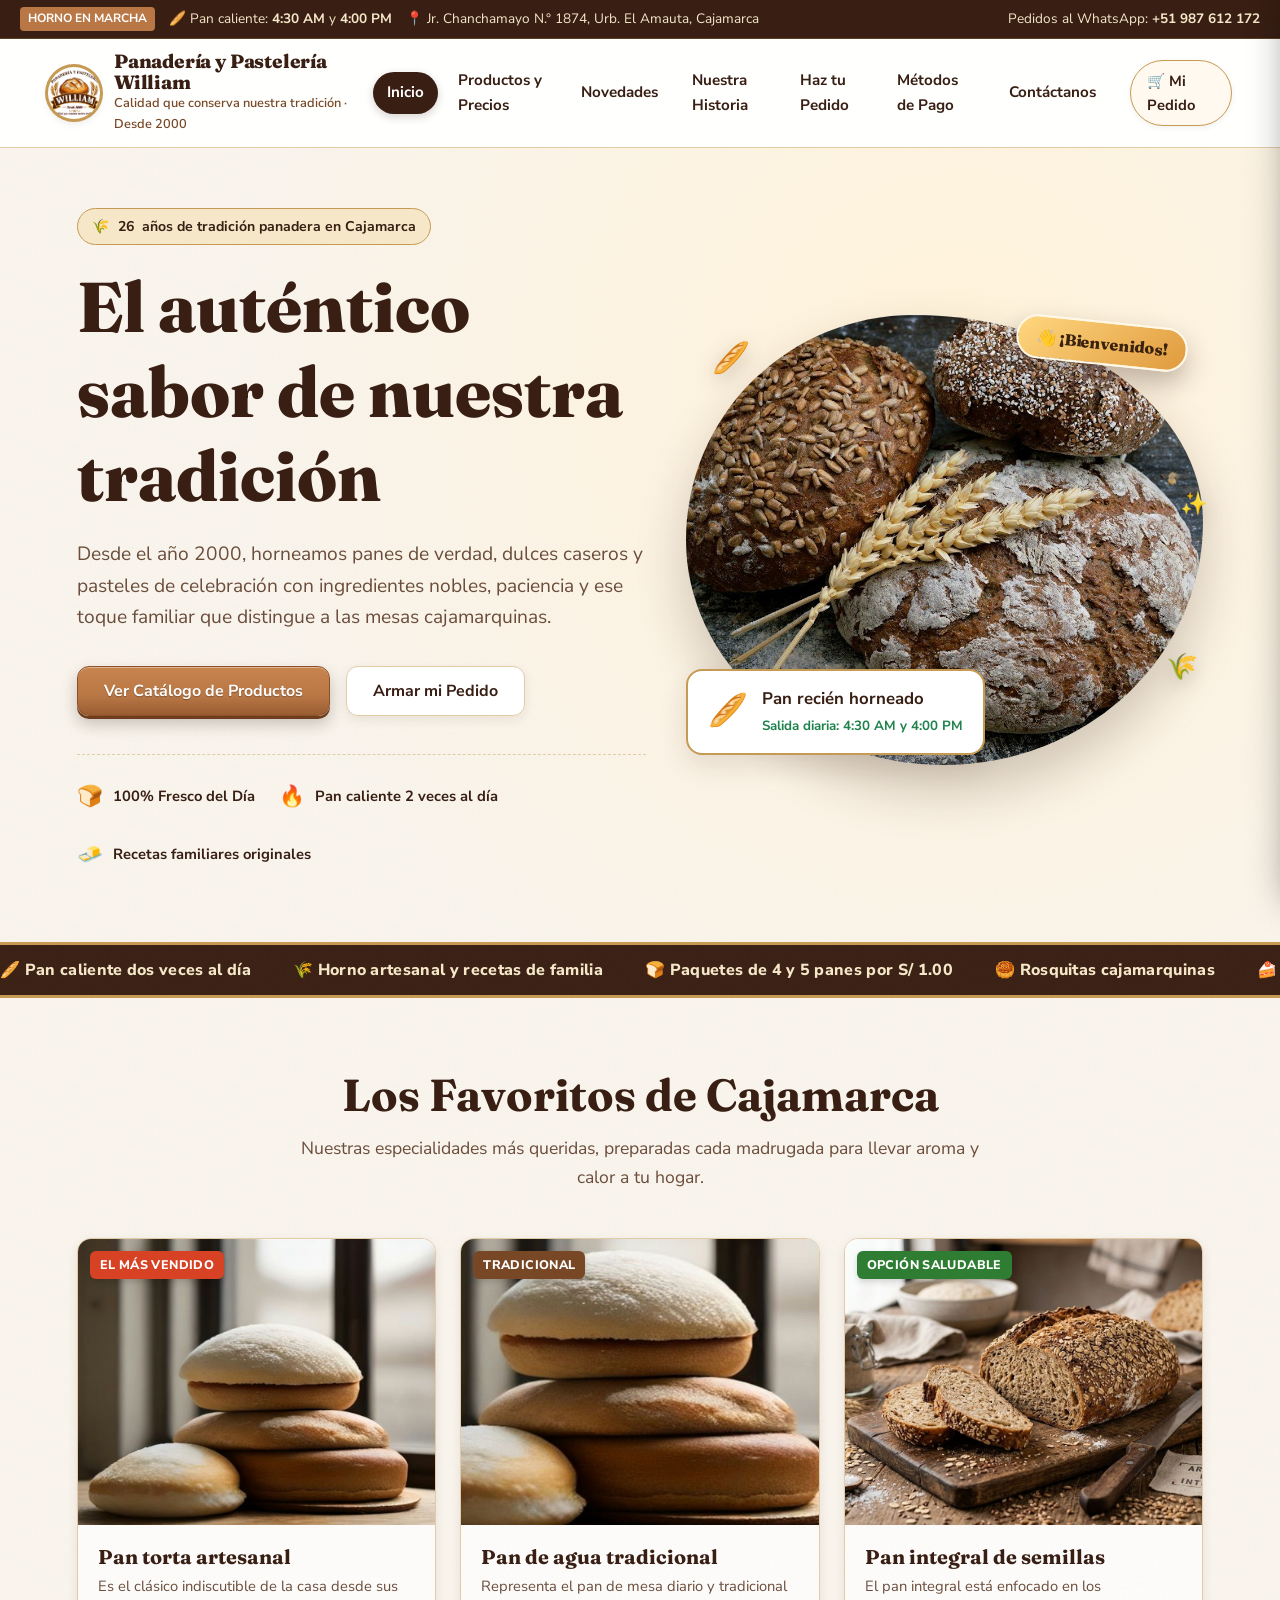
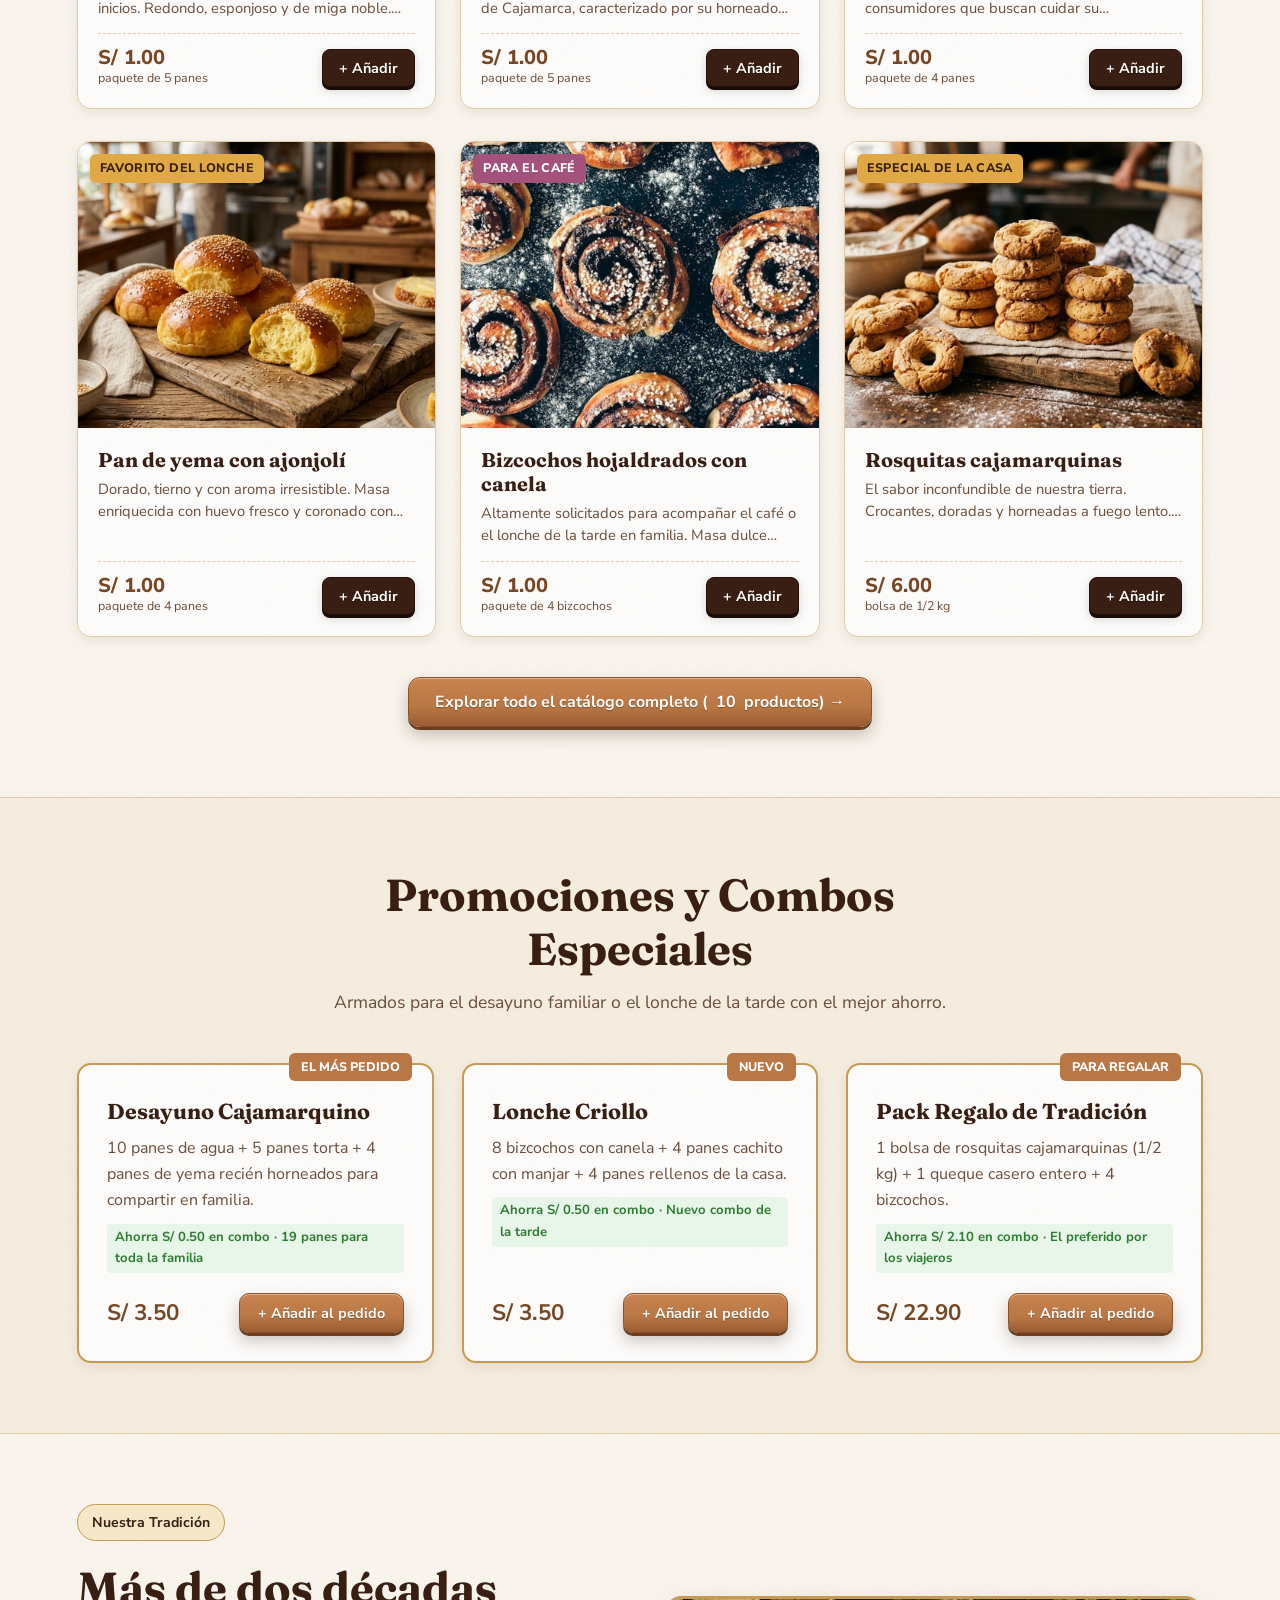
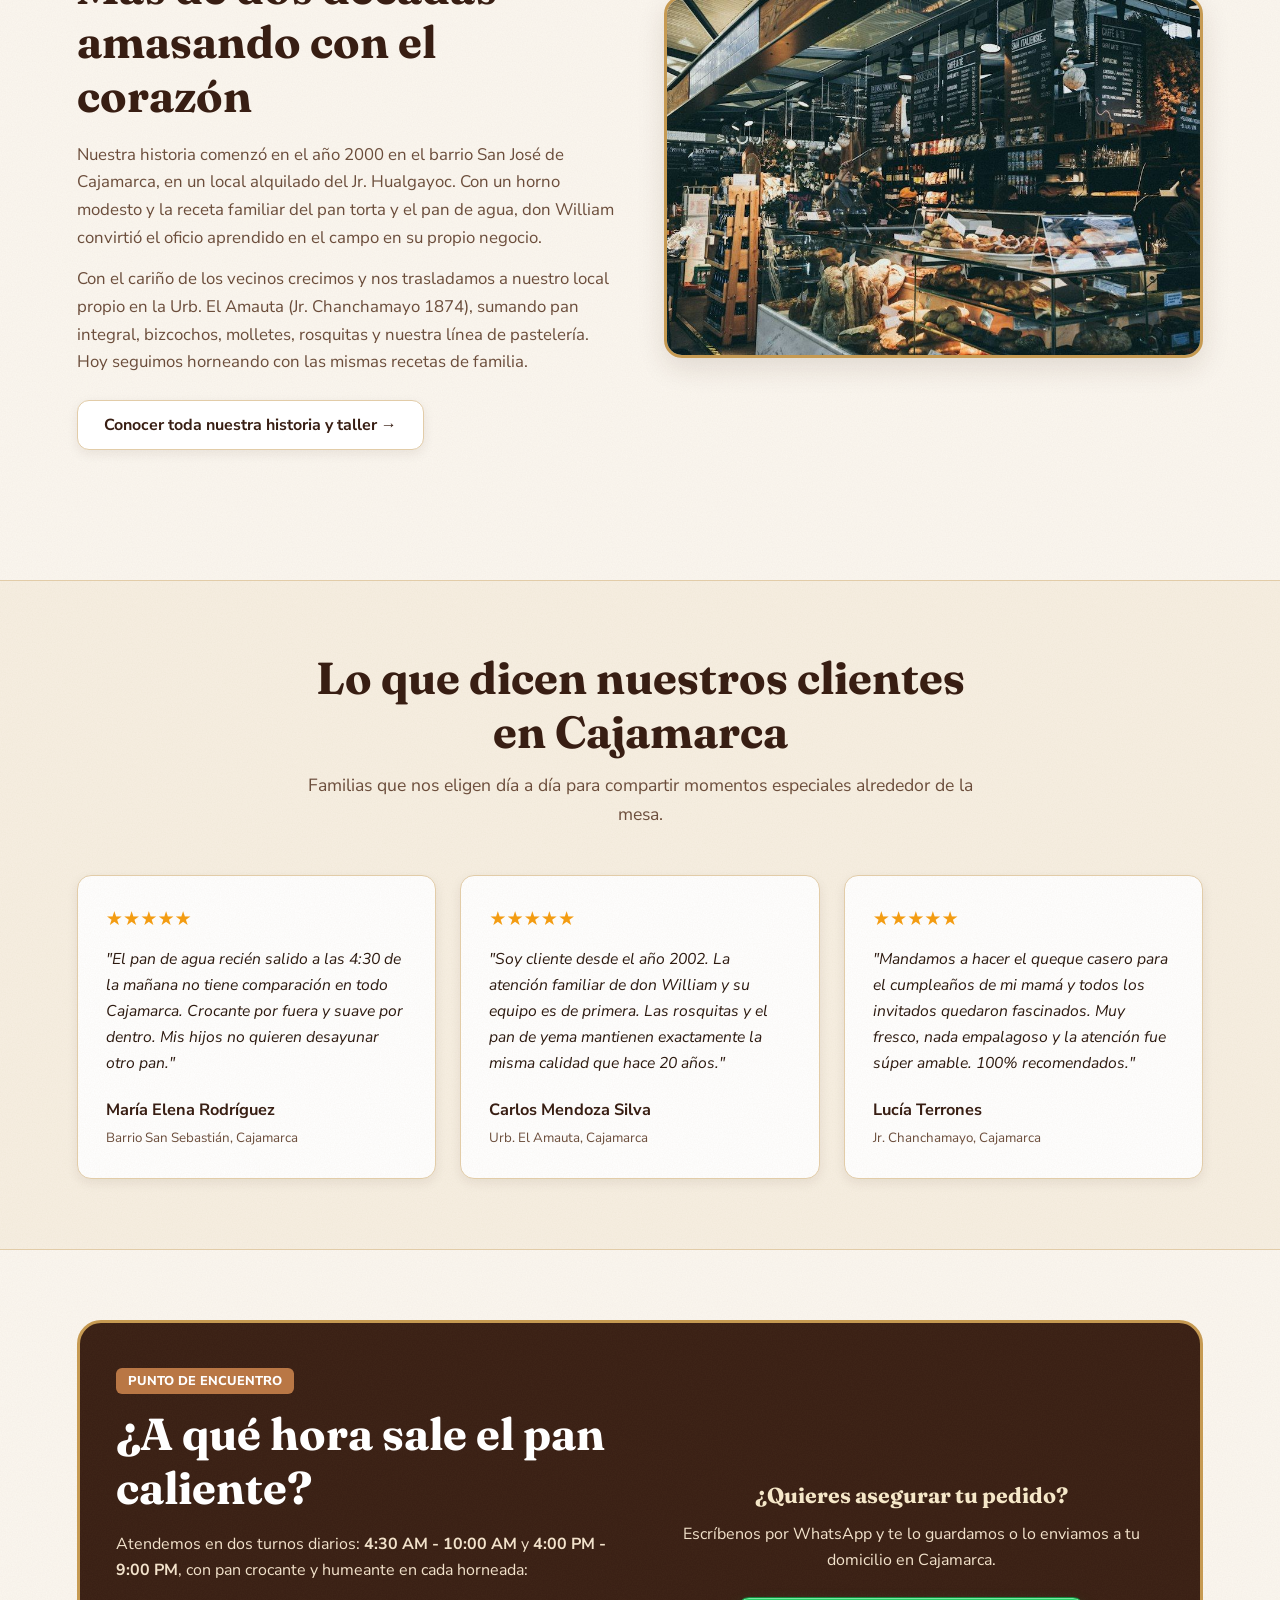
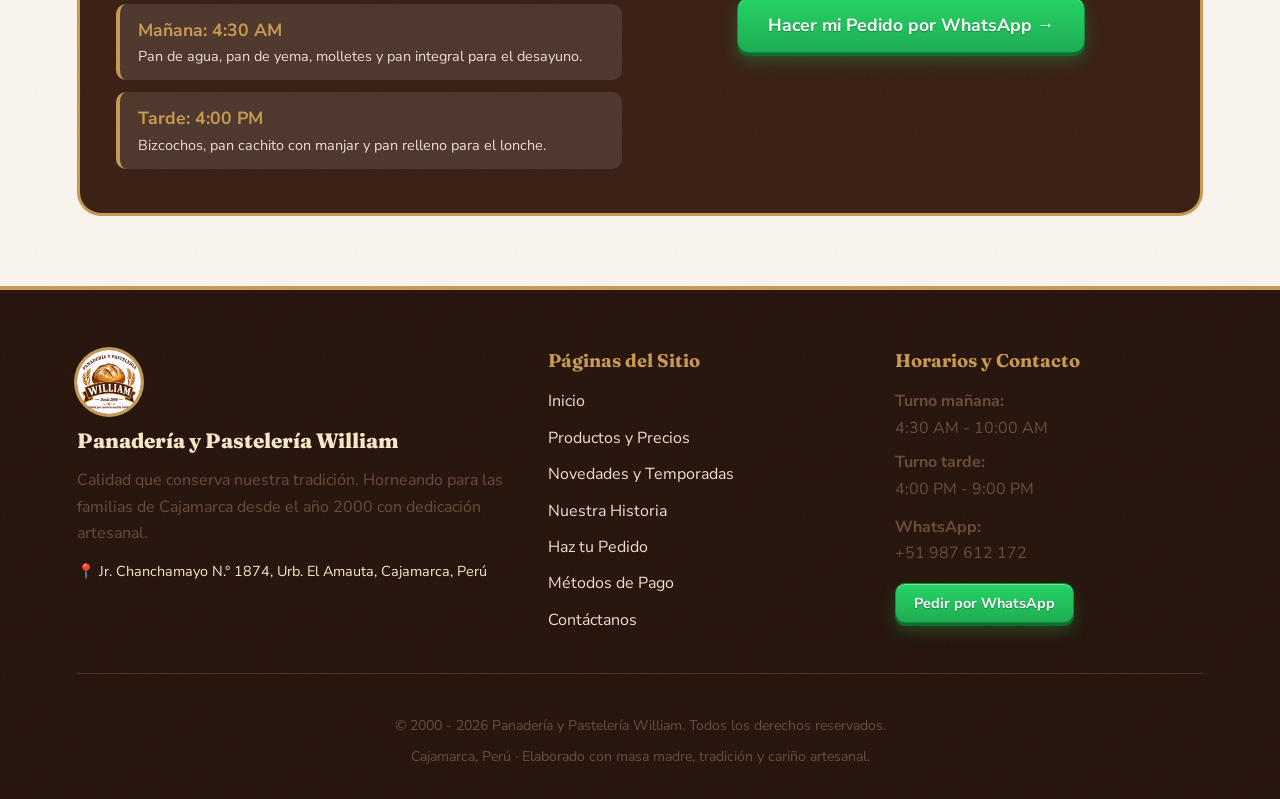
==== commit 2800d467: "cambio de productos" ====
--- a/index.html
+++ b/index.html
@@ -4,7 +4,15 @@
   <meta charset="utf-8">
   <meta name="viewport" content="width=device-width, initial-scale=1">
   <title>Panadería y Pastelería William | Desde 2000 en Cajamarca</title>
-  <meta name="description" content="Panadería y pastelería tradicional en Cajamarca desde el año 2000. Pan de agua crocante, rosquitas cajamarquinas, pan de yema, pasteles y pedidos por WhatsApp.">
+  <meta name="description" content="Panadería y pastelería tradicional en Cajamarca desde el año 2000. Pan de agua crocante, rosquitas cajamarquinas, bizcochos, galletas y queque casero. Pedidos por WhatsApp.">
+  <meta name="theme-color" content="#381e13">
+  <meta property="og:type" content="website">
+  <meta property="og:site_name" content="Panadería y Pastelería William">
+  <meta property="og:title" content="Panadería y Pastelería William | Desde 2000 en Cajamarca">
+  <meta property="og:description" content="Panadería y pastelería tradicional en Cajamarca desde el año 2000. Pan de agua crocante, rosquitas cajamarquinas, bizcochos, galletas y queque casero. Pedidos por WhatsApp.">
+  <meta property="og:url" content="https://brayan44959.github.io/bakery-website/">
+  <meta property="og:image" content="https://brayan44959.github.io/bakery-website/img/hero.jpg">
+  <meta name="twitter:card" content="summary_large_image">
   <link rel="icon" href="img/logo.jpg">
   <link rel="preconnect" href="https://fonts.googleapis.com">
   <link rel="preconnect" href="https://fonts.gstatic.com" crossorigin>
@@ -17,11 +25,11 @@
   <aside class="top-bar" aria-label="Aviso y contacto">
     <div class="top-bar-left">
       <span class="top-badge">Horno en marcha</span>
-      <span>🥖 Pan caliente: <b class="hot-bread-am">6:30 AM</b> y <b class="hot-bread-pm">4:45 PM</b></span>
+      <span>🥖 Pan caliente: <b class="hot-bread-am">4:30 AM</b> y <b class="hot-bread-pm">4:00 PM</b></span>
       <span>📍 <span class="address-display">Jr. Chanchamayo 1874, Urb. El Amauta, Cajamarca</span></span>
     </div>
     <div class="top-bar-right">
-      <span>Pedidos al WhatsApp: <b class="phone-display">+51 976 123 456</b></span>
+      <span>Pedidos al WhatsApp: <b class="phone-display">+51 987 612 172</b></span>
     </div>
   </aside>
 
@@ -77,7 +85,7 @@
     <div class="drawer-info">
       <b>Panadería y Pastelería William</b>
       <p>Jr. Chanchamayo 1874, Urb. El Amauta, Cajamarca</p>
-      <p style="margin-top:6px">WhatsApp: <b class="phone-display">+51 976 123 456</b></p>
+      <p style="margin-top:6px">WhatsApp: <b class="phone-display">+51 987 612 172</b></p>
     </div>
   </aside>
 
@@ -86,7 +94,7 @@
     <!-- HERO SECTION -->
     <section class="hero">
       <div class="hero-content">
-        <span class="hero-tag">🌾 24 años de tradición panadera en Cajamarca</span>
+        <span class="hero-tag">🌾 <span class="years-since-2000">26</span> años de tradición panadera en Cajamarca</span>
         <h1>El auténtico sabor de nuestra tradición</h1>
         <p class="hero-desc">Desde el año 2000, horneamos panes de verdad, dulces caseros y pasteles de celebración con ingredientes nobles, paciencia y ese toque familiar que distingue a las mesas cajamarquinas.</p>
         <div class="hero-actions">
@@ -103,15 +111,41 @@
         <div class="hero-img-wrap">
           <img src="img/hero.jpg" alt="Canasta de panes artesanales recién horneados">
         </div>
+        <span class="hero-welcome-badge">👋 ¡Bienvenidos!</span>
+        <span class="hero-spark s1" aria-hidden="true">🥖</span>
+        <span class="hero-spark s2" aria-hidden="true">🌾</span>
+        <span class="hero-spark s3" aria-hidden="true">✨</span>
         <div class="hero-floating-card">
           <span style="font-size:2rem">🥖</span>
           <div>
             <b>Pan recién horneado</b>
-            <small>Salida diaria: 6:30 AM y 4:45 PM</small>
+            <small>Salida diaria: <span class="hot-bread-am">4:30 AM</span> y <span class="hot-bread-pm">4:00 PM</span></small>
           </div>
         </div>
       </div>
     </section>
+
+    <!-- Cinta de Bienvenida en Movimiento -->
+    <div class="welcome-band" aria-hidden="true">
+      <div class="welcome-track">
+        <div class="welcome-group">
+          <span>🥖 Pan caliente dos veces al día</span>
+          <span>🌾 Horno artesanal y recetas de familia</span>
+          <span>🍞 Paquetes de 4 y 5 panes por S/ 1.00</span>
+          <span>🥮 Rosquitas cajamarquinas</span>
+          <span>🍰 Pastelería hecha en casa</span>
+          <span>💬 Pedidos por WhatsApp</span>
+        </div>
+        <div class="welcome-group">
+          <span>🥖 Pan caliente dos veces al día</span>
+          <span>🌾 Horno artesanal y recetas de familia</span>
+          <span>🍞 Paquetes de 4 y 5 panes por S/ 1.00</span>
+          <span>🥮 Rosquitas cajamarquinas</span>
+          <span>🍰 Pastelería hecha en casa</span>
+          <span>💬 Pedidos por WhatsApp</span>
+        </div>
+      </div>
+    </div>
 
     <!-- PRODUCTOS DESTACADOS -->
     <section class="section">
@@ -123,7 +157,7 @@
         <!-- Renderizado dinámico desde app.js -->
       </div>
       <div style="text-align:center; margin-top:40px;">
-        <a href="pages/productos.html" class="btn">Explorar todo el catálogo completo (13 productos) →</a>
+        <a href="pages/productos.html" class="btn">Explorar todo el catálogo completo (<span id="catalog-count">10</span> productos) →</a>
       </div>
     </section>
 
@@ -133,45 +167,8 @@
         <h2>Promociones y Combos Especiales</h2>
         <p>Armados para el desayuno familiar o el lonche de la tarde con el mejor ahorro.</p>
       </div>
-      <div class="combos-grid">
-        <article class="combo-card">
-          <span class="combo-badge">El más pedido</span>
-          <div>
-            <h3>Desayuno Cajamarquino Familiar</h3>
-            <p>6 Panes de agua crocantes + 4 Panes de yema dorados + 1 Bolsa de Rosquitas Cajamarquinas tradicionales.</p>
-            <span class="combo-saving">Ahorra S/ 1.00 en combo</span>
-          </div>
-          <div style="margin-top:20px; display:flex; justify-content:space-between; align-items:center;">
-            <b style="font-size:1.4rem; color:var(--tostado)">S/ 9.50</b>
-            <a href="pages/pedidos.html" class="btn small">Pedir este combo</a>
-          </div>
-        </article>
-
-        <article class="combo-card">
-          <span class="combo-badge">Para compartir</span>
-          <div>
-            <h3>Lonche Dulce de la Tarde</h3>
-            <p>4 Bizcochos hojaldrados con canela + 2 Donas artesanales glaseadas + 4 Molletes suaves.</p>
-            <span class="combo-saving">Ideal para 4 a 5 personas</span>
-          </div>
-          <div style="margin-top:20px; display:flex; justify-content:space-between; align-items:center;">
-            <b style="font-size:1.4rem; color:var(--tostado)">S/ 9.80</b>
-            <a href="pages/pedidos.html" class="btn small">Pedir este combo</a>
-          </div>
-        </article>
-
-        <article class="combo-card">
-          <span class="combo-badge">Para llevar de regalo</span>
-          <div>
-            <h3>Pack Tradición de Cajamarca</h3>
-            <p>2 Bolsas de Rosquitas Cajamarquinas de pura manteca + 1 Queque casero entero de William.</p>
-            <span class="combo-saving">El preferido por los viajeros</span>
-          </div>
-          <div style="margin-top:20px; display:flex; justify-content:space-between; align-items:center;">
-            <b style="font-size:1.4rem; color:var(--tostado)">S/ 28.00</b>
-            <a href="pages/pedidos.html" class="btn small">Pedir este combo</a>
-          </div>
-        </article>
+      <div class="combos-grid" id="combos-grid">
+        <!-- Renderizado dinámico desde js/app.js (datos en js/data.js) -->
       </div>
     </section>
 
@@ -181,8 +178,8 @@
         <div class="history-text">
           <span class="hero-tag">Nuestra Tradición</span>
           <h2>Más de dos décadas amasando con el corazón</h2>
-          <p>Nuestra historia comenzó en el año 2000 en la Urb. El Amauta de Cajamarca. Con un horno modesto y un gran respeto por el oficio de panadero, nos propusimos conservar el sabor tradicional del pan cajamarquino.</p>
-          <p>Hoy, más de 20 años después, seguimos utilizando ingredientes puros, fermentaciones pacientes y las mismas recetas de familia que nos convirtieron en parte de tu hogar.</p>
+          <p>Nuestra historia comenzó en el año 2000 en el barrio San José de Cajamarca, en un local alquilado del Jr. Hualgayoc. Con un horno modesto y la receta familiar del pan torta y el pan de agua, don William convirtió el oficio aprendido en el campo en su propio negocio.</p>
+          <p>Con el cariño de los vecinos crecimos y nos trasladamos a nuestro local propio en la Urb. El Amauta (Jr. Chanchamayo 1874), sumando pan integral, bizcochos, molletes, rosquitas y nuestra línea de pastelería. Hoy seguimos horneando con las mismas recetas de familia.</p>
           <div style="margin-top:24px;">
             <a href="pages/historia.html" class="btn ghost">Conocer toda nuestra historia y taller →</a>
           </div>
@@ -199,39 +196,8 @@
         <h2>Lo que dicen nuestros clientes en Cajamarca</h2>
         <p>Familias que nos eligen día a día para compartir momentos especiales alrededor de la mesa.</p>
       </div>
-      <div class="testimonials-grid">
-        <article class="testimonial-card">
-          <div>
-            <div class="stars">★★★★★</div>
-            <p class="testimonial-quote">"El pan de agua recién salido a las 6:30 de la mañana no tiene comparación en todo Cajamarca. Crocante por fuera y suave por dentro. Mis hijos no quieren desayunar otro pan."</p>
-          </div>
-          <div class="testimonial-author">
-            <b>María Elena Rodríguez</b>
-            <small>Barrio San Sebastián, Cajamarca</small>
-          </div>
-        </article>
-
-        <article class="testimonial-card">
-          <div>
-            <div class="stars">★★★★★</div>
-            <p class="testimonial-quote">"Soy cliente desde el año 2002. La atención familiar de don William y su equipo es de primera. Las rosquitas y el pan de yema mantienen exactamente la misma calidad que hace 20 años."</p>
-          </div>
-          <div class="testimonial-author">
-            <b>Carlos Mendoza Silva</b>
-            <small>Urb. El Amauta, Cajamarca</small>
-          </div>
-        </article>
-
-        <article class="testimonial-card">
-          <div>
-            <div class="stars">★★★★★</div>
-            <p class="testimonial-quote">"Mandamos a hacer la torta de cumpleaños de mi mamá y todos los invitados quedaron fascinados. Muy fresca, nada empalagosa y la entrega fue súper puntual. 100% recomendados."</p>
-          </div>
-          <div class="testimonial-author">
-            <b>Lucía Terrones</b>
-            <small>Jr. Chanchamayo, Cajamarca</small>
-          </div>
-        </article>
+      <div class="testimonials-grid" id="testimonials-grid">
+        <!-- Renderizado dinámico desde js/app.js (datos en js/data.js) -->
       </div>
     </section>
 
@@ -241,22 +207,22 @@
         <div>
           <span style="background:var(--caramelo); color:#fff; padding:4px 12px; border-radius:6px; font-weight:800; font-size:0.8rem; text-transform:uppercase;">Punto de Encuentro</span>
           <h2 style="color:#fff; margin:14px 0 16px;">¿A qué hora sale el pan caliente?</h2>
-          <p style="color:#f2e2cb; margin-bottom:20px;">En Panadería William tenemos dos horarios principales de horneado diario para que siempre encuentres pan crocante y humeante:</p>
+          <p style="color:#f2e2cb; margin-bottom:20px;">Atendemos en dos turnos diarios: <b class="hours-morning">4:30 AM - 10:00 AM</b> y <b class="hours-afternoon">4:00 PM - 9:00 PM</b>, con pan crocante y humeante en cada horneada:</p>
           <div style="display:flex; flex-direction:column; gap:12px;">
             <div style="background:rgba(255,255,255,0.1); padding:12px 18px; border-radius:10px; border-left:4px solid var(--oro);">
-              <b style="color:var(--oro); font-size:1.1rem;">Mañana: 6:30 AM</b>
+              <b style="color:var(--oro); font-size:1.1rem;">Mañana: <span class="hot-bread-am">4:30 AM</span></b>
               <span style="display:block; font-size:0.9rem; color:#f0ded0;">Pan de agua, pan de yema, molletes y pan integral para el desayuno.</span>
             </div>
             <div style="background:rgba(255,255,255,0.1); padding:12px 18px; border-radius:10px; border-left:4px solid var(--oro);">
-              <b style="color:var(--oro); font-size:1.1rem;">Tarde: 4:45 PM</b>
-              <span style="display:block; font-size:0.9rem; color:#f0ded0;">Bizcochos con canela, cachitos de mantequilla y pan caliente para el lonche.</span>
+              <b style="color:var(--oro); font-size:1.1rem;">Tarde: <span class="hot-bread-pm">4:00 PM</span></b>
+              <span style="display:block; font-size:0.9rem; color:#f0ded0;">Bizcochos, pan cachito con manjar y pan relleno para el lonche.</span>
             </div>
           </div>
         </div>
         <div style="text-align:center;">
           <h3 style="color:var(--oro-light); margin-bottom:12px;">¿Quieres asegurar tu pedido?</h3>
           <p style="color:#f2e2cb; margin-bottom:24px;">Escríbenos por WhatsApp y te lo guardamos o lo enviamos a tu domicilio en Cajamarca.</p>
-          <a href="pages/pedidos.html" class="btn wa" style="font-size:1.1rem; padding:15px 30px;">Hacer mi Pedido por WhatsApp →</a>
+          <a href="pages/pedidos.html" class="btn wa wa-link" style="font-size:1.1rem; padding:15px 30px;" data-msg="Hola Panadería William, quiero hacer un pedido y coordinarlo por WhatsApp.">Hacer mi Pedido por WhatsApp →</a>
         </div>
       </div>
     </section>
@@ -292,11 +258,11 @@
       </div>
       <div class="footer-col">
         <h4>Horarios y Contacto</h4>
-        <p><b>Lunes a Sábado:</b><br>6:00 AM - 9:30 PM</p>
-        <p style="margin-top:8px"><b>Domingos:</b><br>6:30 AM - 9:00 PM</p>
-        <p style="margin-top:12px"><b>WhatsApp:</b><br><span class="phone-display">+51 976 123 456</span></p>
+        <p><b>Turno mañana:</b><br><span class="hours-morning">4:30 AM - 10:00 AM</span></p>
+        <p style="margin-top:8px"><b>Turno tarde:</b><br><span class="hours-afternoon">4:00 PM - 9:00 PM</span></p>
+        <p style="margin-top:12px"><b>WhatsApp:</b><br><span class="phone-display">+51 987 612 172</span></p>
         <div style="margin-top:16px;">
-          <a href="pages/pedidos.html" class="btn small wa">Pedir por WhatsApp</a>
+          <a href="pages/pedidos.html" class="btn small wa wa-link" data-msg="Hola Panadería William, quisiera hacer un pedido.">Pedir por WhatsApp</a>
         </div>
       </div>
     </div>
--- a/css/styles.css
+++ b/css/styles.css
@@ -1711,7 +1711,7 @@
   .modal-grid { grid-template-columns: 1fr; }
 }
 
-@media (max-width: 820px) {
+@media (max-width: 980px) {
   .main-nav { display: none; }
   .burger { display: flex; }
   .top-bar-right { display: none; }
@@ -1724,3 +1724,314 @@
   .delivery-options { grid-template-columns: 1fr; }
   .catalog-grid { grid-template-columns: 1fr; }
 }
+
+/* ==========================================================================
+   VALIDACIÓN DE FORMULARIOS
+   ========================================================================== */
+.field-error {
+  border-color: #c0392b !important;
+  box-shadow: 0 0 0 3px rgba(192, 57, 43, 0.15) !important;
+}
+
+.form-error-box {
+  display: none;
+  background: #fdecea;
+  border: 1.5px solid #e8b4ad;
+  color: #8f2c20;
+  border-radius: 10px;
+  padding: 12px 14px;
+  margin-bottom: 18px;
+  font-size: 0.92rem;
+  font-weight: 600;
+  line-height: 1.45;
+}
+
+.form-error-box div + div { margin-top: 6px; }
+
+/* ==========================================================================
+   ACCESIBILIDAD: FOCO VISIBLE EN TARJETAS DE PRODUCTO
+   ========================================================================== */
+.prod-thumb:focus-within .quick-view-btn {
+  transform: translateX(-50%) translateY(0);
+  opacity: 1;
+}
+
+/* ==========================================================================
+   BIENVENIDA ANIMADA Y MOVIMIENTO (INICIO)
+   ========================================================================== */
+.hero-img-wrap img {
+  animation: heroKenBurns 16s ease-in-out infinite alternate;
+}
+
+.hero-img-wrap:hover img {
+  animation: none;
+  transform: scale(1.06);
+}
+
+@keyframes heroKenBurns {
+  from { transform: scale(1) translate3d(0, 0, 0); }
+  to   { transform: scale(1.1) translate3d(-1.5%, -1%, 0); }
+}
+
+.hero-floating-card {
+  animation: floatCard 5s ease-in-out infinite;
+}
+
+@keyframes floatCard {
+  0%, 100% { transform: translateY(0); }
+  50%      { transform: translateY(-9px); }
+}
+
+.hero-welcome-badge {
+  position: absolute;
+  top: 6px;
+  right: 3%;
+  z-index: 3;
+  background: linear-gradient(135deg, #ffd77f, #e09a3e);
+  color: #3a220f;
+  font: 800 1rem/1 Fraunces, Georgia, serif;
+  padding: 12px 18px;
+  border-radius: 999px;
+  border: 2px solid #fff8e7;
+  box-shadow: 0 12px 26px rgba(56, 30, 19, 0.3);
+  transform: rotate(6deg);
+  animation: welcomeBob 4s ease-in-out infinite;
+}
+
+@keyframes welcomeBob {
+  0%, 100% { transform: rotate(6deg) translateY(0); }
+  50%      { transform: rotate(2deg) translateY(-8px); }
+}
+
+.hero-spark {
+  position: absolute;
+  z-index: 3;
+  font-size: 1.9rem;
+  filter: drop-shadow(0 6px 10px rgba(56, 30, 19, 0.25));
+  animation: sparkFloat 7s ease-in-out infinite;
+}
+
+.hero-spark.s1 { top: 4%; left: 5%; }
+.hero-spark.s2 { bottom: 17%; right: 1%; font-size: 1.6rem; animation-delay: -2.2s; }
+.hero-spark.s3 { top: 38%; right: -1%; font-size: 1.4rem; animation-delay: -4.5s; }
+
+@keyframes sparkFloat {
+  0%, 100% { transform: translateY(0) rotate(-6deg); opacity: 0.85; }
+  50%      { transform: translateY(-16px) rotate(8deg); opacity: 1; }
+}
+
+@media (prefers-reduced-motion: no-preference) {
+  .hero-content { animation: heroRise 0.8s cubic-bezier(0.16, 1, 0.3, 1) both; }
+  .hero-media   { animation: heroRise 0.9s 0.15s cubic-bezier(0.16, 1, 0.3, 1) both; }
+}
+
+@keyframes heroRise {
+  from { opacity: 0; transform: translateY(26px); }
+  to   { opacity: 1; transform: none; }
+}
+
+/* Cinta de bienvenida en movimiento */
+.welcome-band {
+  overflow: hidden;
+  background: var(--cacao) var(--kraft);
+  border-top: 3px solid var(--oro);
+  border-bottom: 3px solid var(--oro);
+  color: var(--oro-light);
+  padding: 12px 0;
+}
+
+.welcome-track {
+  display: flex;
+  width: max-content;
+  animation: welcomeMarquee 32s linear infinite;
+}
+
+.welcome-band:hover .welcome-track { animation-play-state: paused; }
+
+.welcome-group {
+  display: flex;
+  align-items: center;
+  gap: 42px;
+  padding-right: 42px;
+  white-space: nowrap;
+  font-weight: 800;
+  letter-spacing: 0.02em;
+}
+
+.welcome-group span { display: inline-flex; align-items: center; gap: 10px; }
+
+@keyframes welcomeMarquee {
+  to { transform: translateX(-50%); }
+}
+
+/* Aparición suave de secciones al hacer scroll */
+.reveal {
+  opacity: 0;
+  transform: translateY(20px);
+  transition: opacity 0.75s ease, transform 0.75s cubic-bezier(0.16, 1, 0.3, 1);
+}
+
+.reveal.in {
+  opacity: 1;
+  transform: none;
+}
+
+/* Nota de precios por paquete */
+.price-note {
+  max-width: 900px;
+  margin: 0 auto 34px;
+  padding: 14px 20px;
+  background: var(--oro-light);
+  border: 1.5px dashed var(--oro);
+  border-radius: 12px;
+  text-align: center;
+  font-weight: 700;
+  font-size: 0.95rem;
+  color: var(--cacao);
+}
+
+/* Detalle del contenido de un combo en la lista del pedido */
+.order-item-includes {
+  display: block;
+  font-size: 0.78rem;
+  line-height: 1.4;
+  color: var(--ink-muted);
+  margin-top: 3px;
+}
+
+/* Misión y visión (historia) */
+.mission-grid {
+  display: grid;
+  grid-template-columns: repeat(auto-fit, minmax(260px, 1fr));
+  gap: 24px;
+  margin-top: 10px;
+}
+
+@media (max-width: 540px) {
+  .hero-welcome-badge {
+    top: -4px;
+    right: 0;
+    font-size: 0.82rem;
+    padding: 9px 14px;
+  }
+  .hero-spark { font-size: 1.4rem; }
+  .welcome-group { gap: 26px; padding-right: 26px; }
+}
+
+/* ==========================================================================
+   RANKING TOP 5 (PÁGINA DE PRODUCTOS)
+   ========================================================================== */
+.top5-section {
+  background: linear-gradient(180deg, #fff8ec 0%, #fffdf9 100%);
+}
+
+.top5-grid {
+  display: grid;
+  grid-template-columns: repeat(auto-fit, minmax(230px, 1fr));
+  gap: 20px;
+  margin-top: 8px;
+}
+
+.top5-card {
+  background: #fffdf9;
+  border: 1.5px solid #eadbc4;
+  border-radius: 18px;
+  overflow: hidden;
+  box-shadow: 0 10px 26px rgba(56, 30, 19, 0.08);
+  transition: transform 0.25s ease, box-shadow 0.25s ease, border-color 0.25s ease;
+  display: flex;
+  flex-direction: column;
+}
+
+.top5-card:hover {
+  transform: translateY(-6px);
+  border-color: var(--oro);
+  box-shadow: 0 18px 38px rgba(56, 30, 19, 0.16);
+}
+
+.top5-media {
+  position: relative;
+  aspect-ratio: 4 / 3;
+  overflow: hidden;
+  background: var(--crema-dark);
+}
+
+.top5-media img {
+  width: 100%;
+  height: 100%;
+  object-fit: cover;
+  display: block;
+  transition: transform 0.5s ease;
+}
+
+.top5-card:hover .top5-media img {
+  transform: scale(1.06);
+}
+
+.top5-rank {
+  position: absolute;
+  top: 12px;
+  left: 12px;
+  width: 44px;
+  height: 44px;
+  border-radius: 50%;
+  background: linear-gradient(135deg, var(--oro), var(--caramelo));
+  color: #fff;
+  font: 800 1.3rem/42px Fraunces, Georgia, serif;
+  text-align: center;
+  border: 2px solid #fff8e7;
+  box-shadow: 0 6px 14px rgba(56, 30, 19, 0.28);
+}
+
+.top5-body {
+  padding: 18px 18px 20px;
+  display: flex;
+  flex-direction: column;
+  gap: 8px;
+  flex: 1;
+}
+
+.top5-label {
+  font-size: 0.74rem;
+  text-transform: uppercase;
+  letter-spacing: 0.05em;
+  font-weight: 800;
+  color: var(--tostado);
+  line-height: 1.35;
+}
+
+.top5-body h3 {
+  font-size: 1.15rem;
+  color: var(--cacao);
+  line-height: 1.15;
+}
+
+.top5-body p {
+  font-size: 0.9rem;
+  color: var(--ink-muted);
+  line-height: 1.5;
+  flex: 1;
+}
+
+.top5-price {
+  font-size: 0.84rem;
+  font-weight: 800;
+  color: var(--caramelo);
+}
+
+@media (max-width: 540px) {
+  .top5-grid { grid-template-columns: 1fr; }
+  .top5-media { aspect-ratio: 16 / 9; }
+}
+
+/* ==========================================================================
+   MOVIMIENTO REDUCIDO (preferencia del usuario)
+   ========================================================================== */
+@media (prefers-reduced-motion: reduce) {
+  html { scroll-behavior: auto; }
+  *, *::before, *::after {
+    animation-duration: 0.01ms !important;
+    animation-iteration-count: 1 !important;
+    transition-duration: 0.01ms !important;
+  }
+}
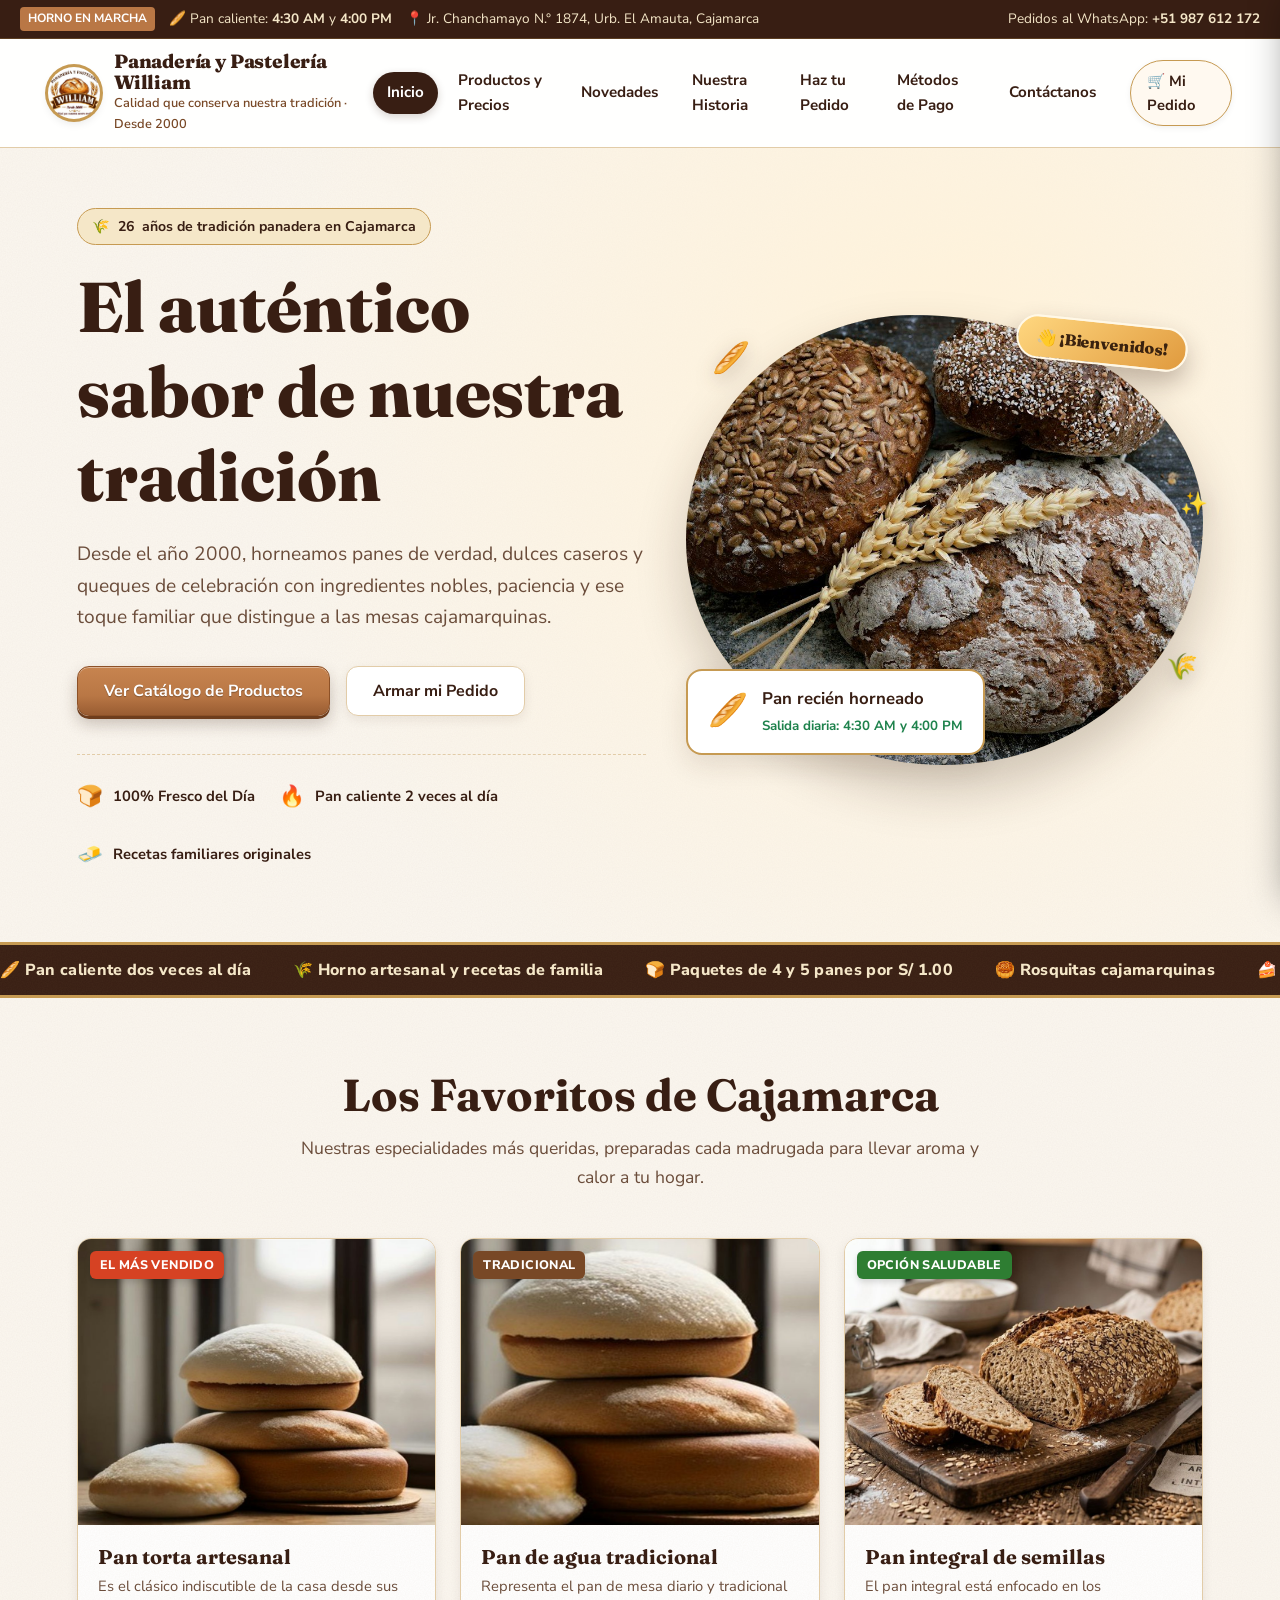
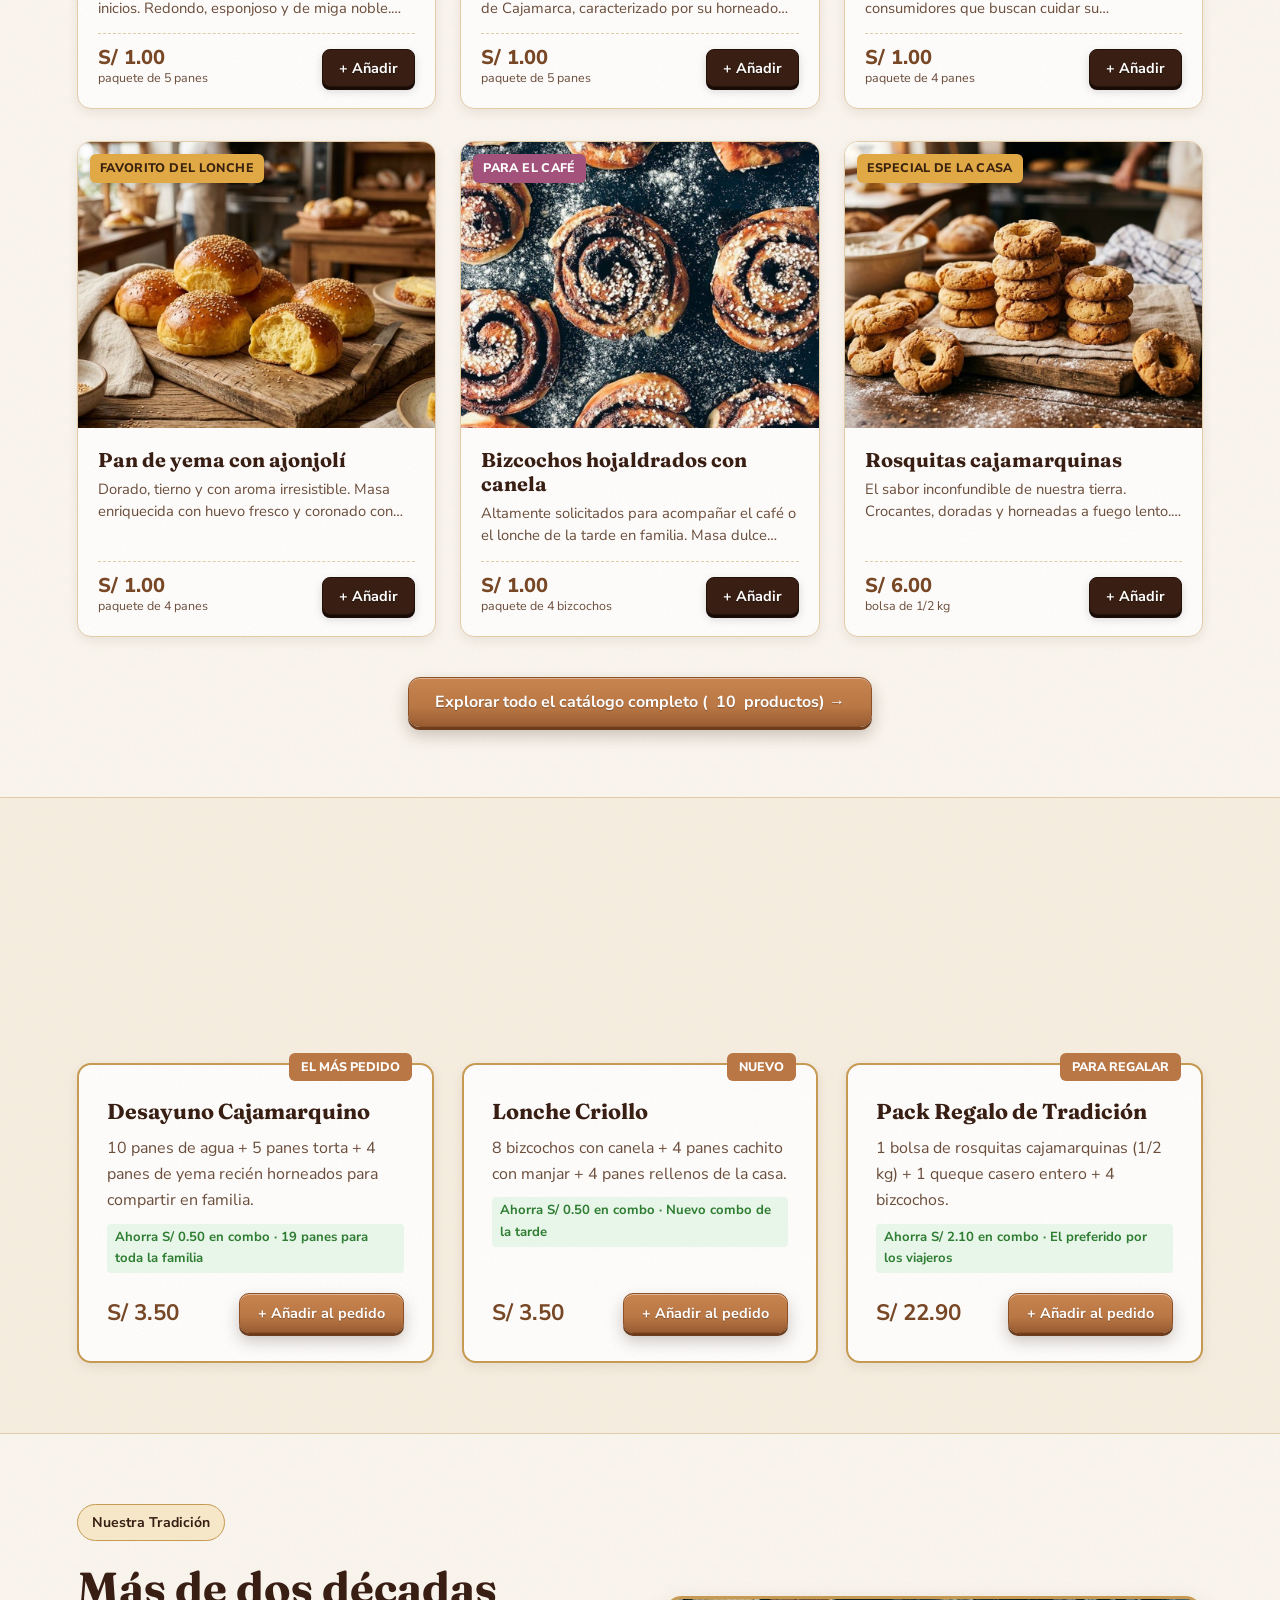
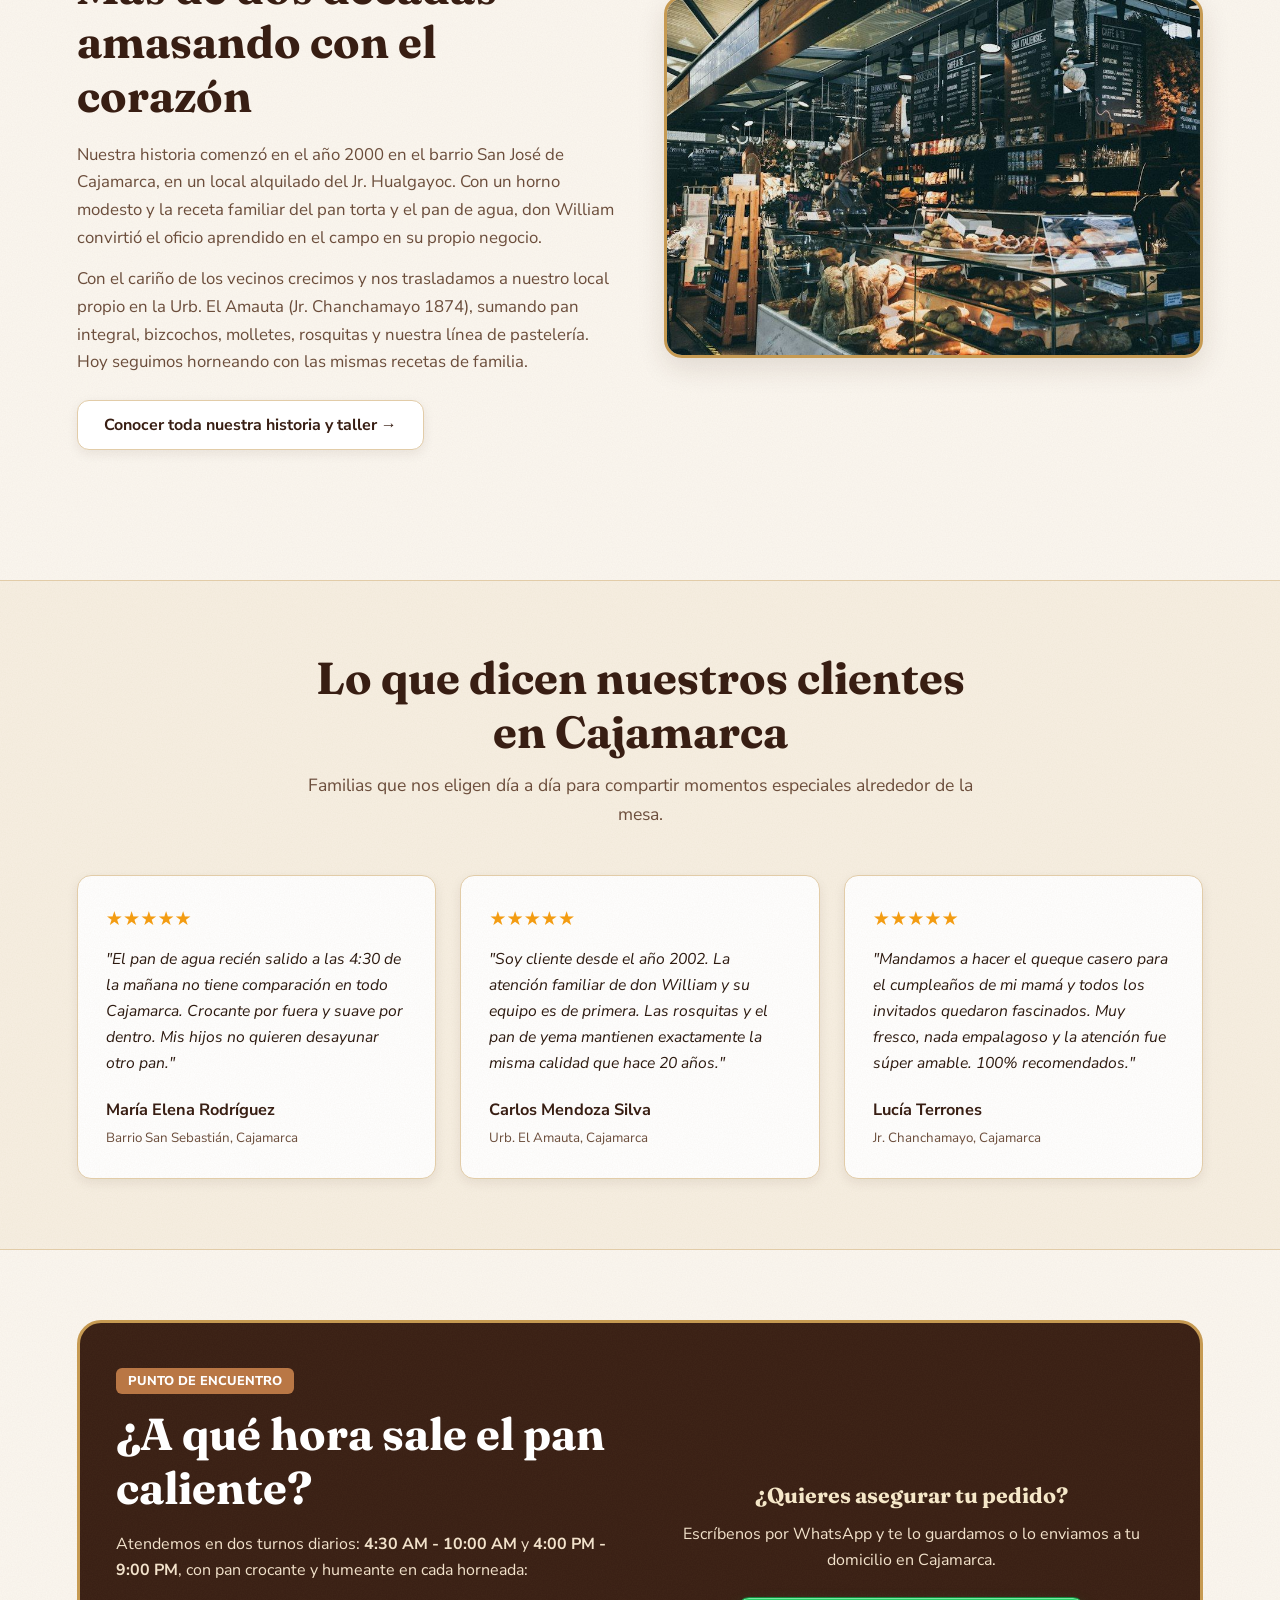
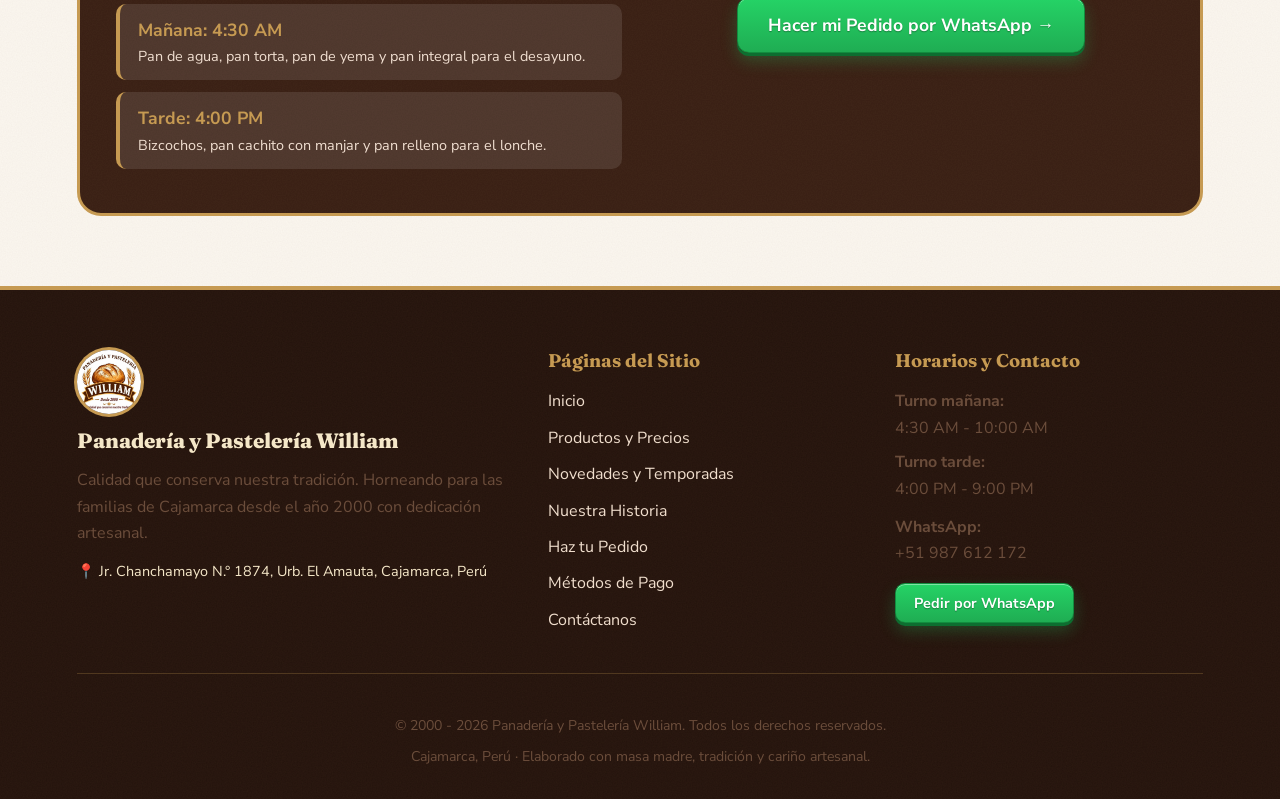
==== commit 58fcb29f: "Ajustes finales de catálogo, ranking e imágenes" ====
--- a/index.html
+++ b/index.html
@@ -96,7 +96,7 @@
       <div class="hero-content">
         <span class="hero-tag">🌾 <span class="years-since-2000">26</span> años de tradición panadera en Cajamarca</span>
         <h1>El auténtico sabor de nuestra tradición</h1>
-        <p class="hero-desc">Desde el año 2000, horneamos panes de verdad, dulces caseros y pasteles de celebración con ingredientes nobles, paciencia y ese toque familiar que distingue a las mesas cajamarquinas.</p>
+        <p class="hero-desc">Desde el año 2000, horneamos panes de verdad, dulces caseros y queques de celebración con ingredientes nobles, paciencia y ese toque familiar que distingue a las mesas cajamarquinas.</p>
         <div class="hero-actions">
           <a class="btn" href="pages/productos.html">Ver Catálogo de Productos</a>
           <a class="btn ghost" href="pages/pedidos.html">Armar mi Pedido</a>
@@ -211,7 +211,7 @@
           <div style="display:flex; flex-direction:column; gap:12px;">
             <div style="background:rgba(255,255,255,0.1); padding:12px 18px; border-radius:10px; border-left:4px solid var(--oro);">
               <b style="color:var(--oro); font-size:1.1rem;">Mañana: <span class="hot-bread-am">4:30 AM</span></b>
-              <span style="display:block; font-size:0.9rem; color:#f0ded0;">Pan de agua, pan de yema, molletes y pan integral para el desayuno.</span>
+              <span style="display:block; font-size:0.9rem; color:#f0ded0;">Pan de agua, pan torta, pan de yema y pan integral para el desayuno.</span>
             </div>
             <div style="background:rgba(255,255,255,0.1); padding:12px 18px; border-radius:10px; border-left:4px solid var(--oro);">
               <b style="color:var(--oro); font-size:1.1rem;">Tarde: <span class="hot-bread-pm">4:00 PM</span></b>
--- a/css/styles.css
+++ b/css/styles.css
@@ -1927,9 +1927,17 @@
 
 .top5-grid {
   display: grid;
-  grid-template-columns: repeat(auto-fit, minmax(230px, 1fr));
+  grid-template-columns: repeat(5, minmax(0, 1fr));
   gap: 20px;
   margin-top: 8px;
+}
+
+@media (max-width: 1199px) {
+  .top5-grid { grid-template-columns: repeat(3, minmax(0, 1fr)); }
+}
+
+@media (max-width: 820px) {
+  .top5-grid { grid-template-columns: repeat(2, minmax(0, 1fr)); }
 }
 
 .top5-card {
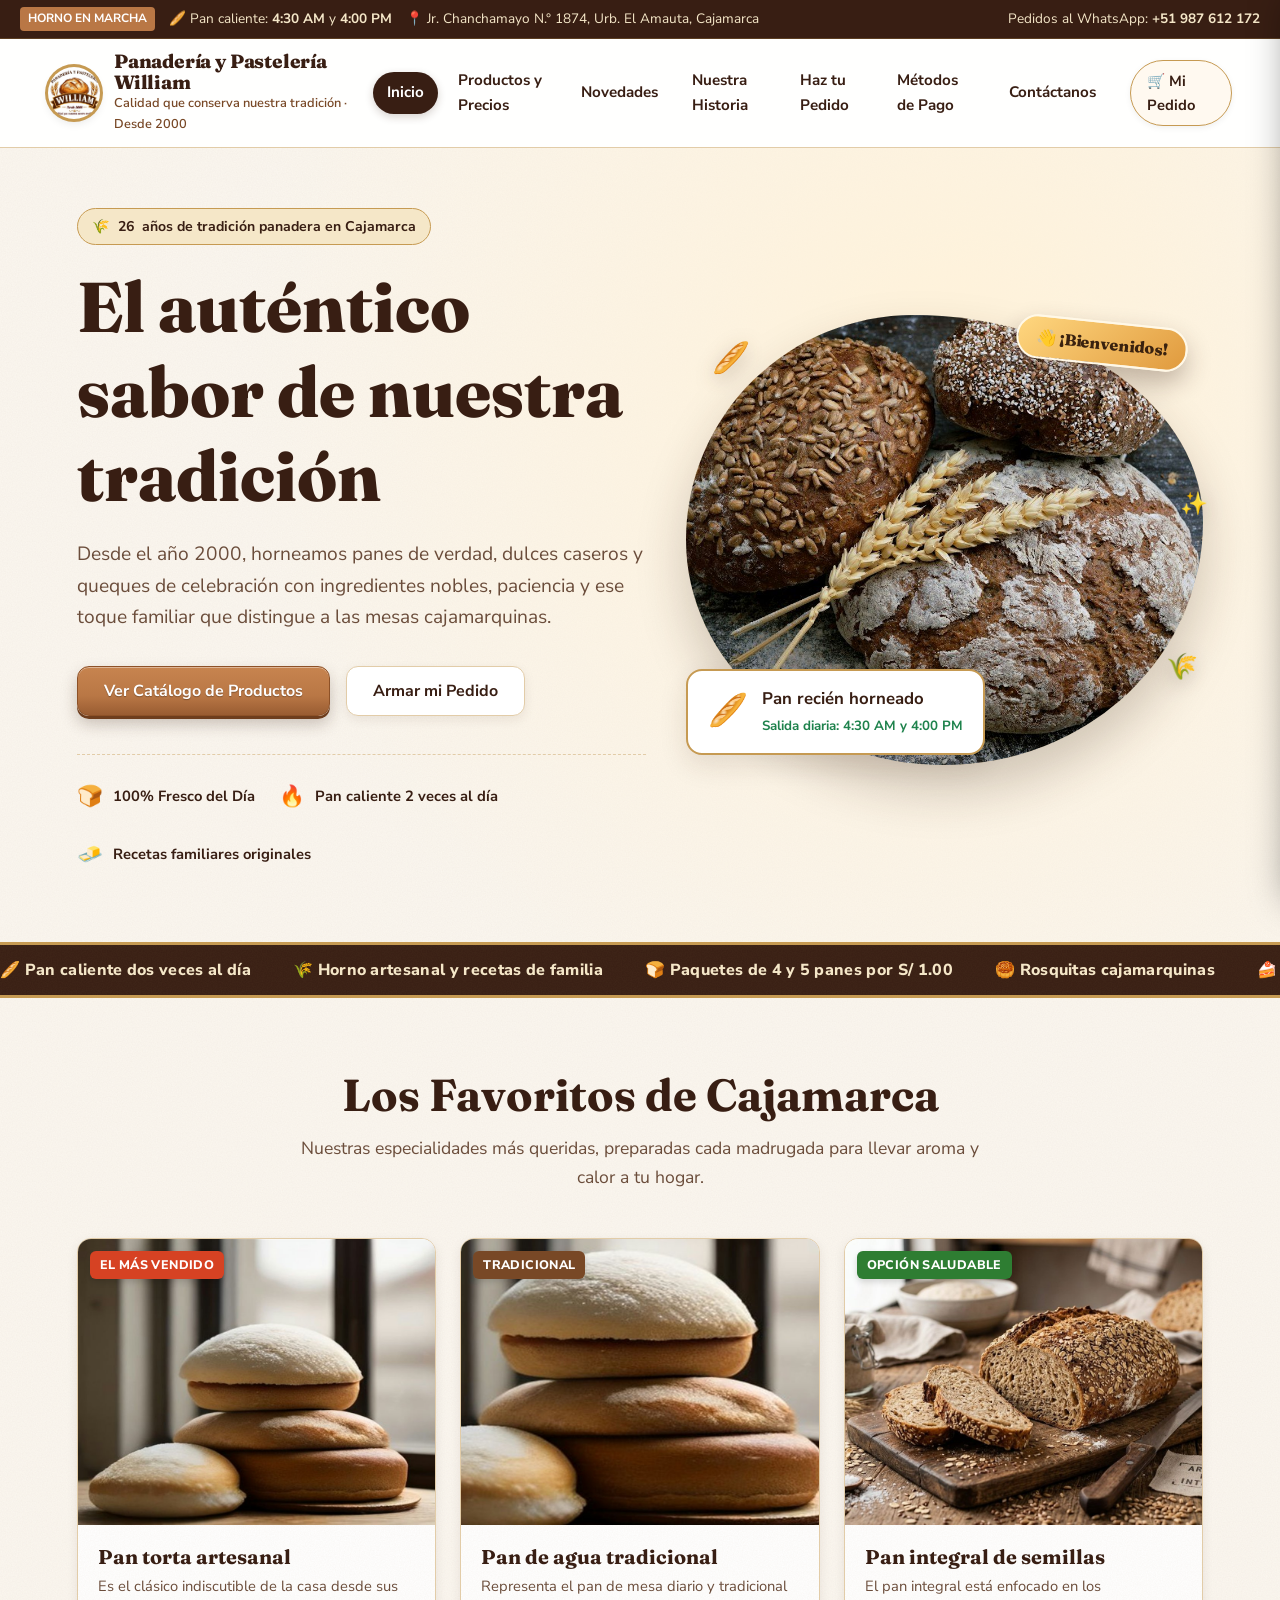
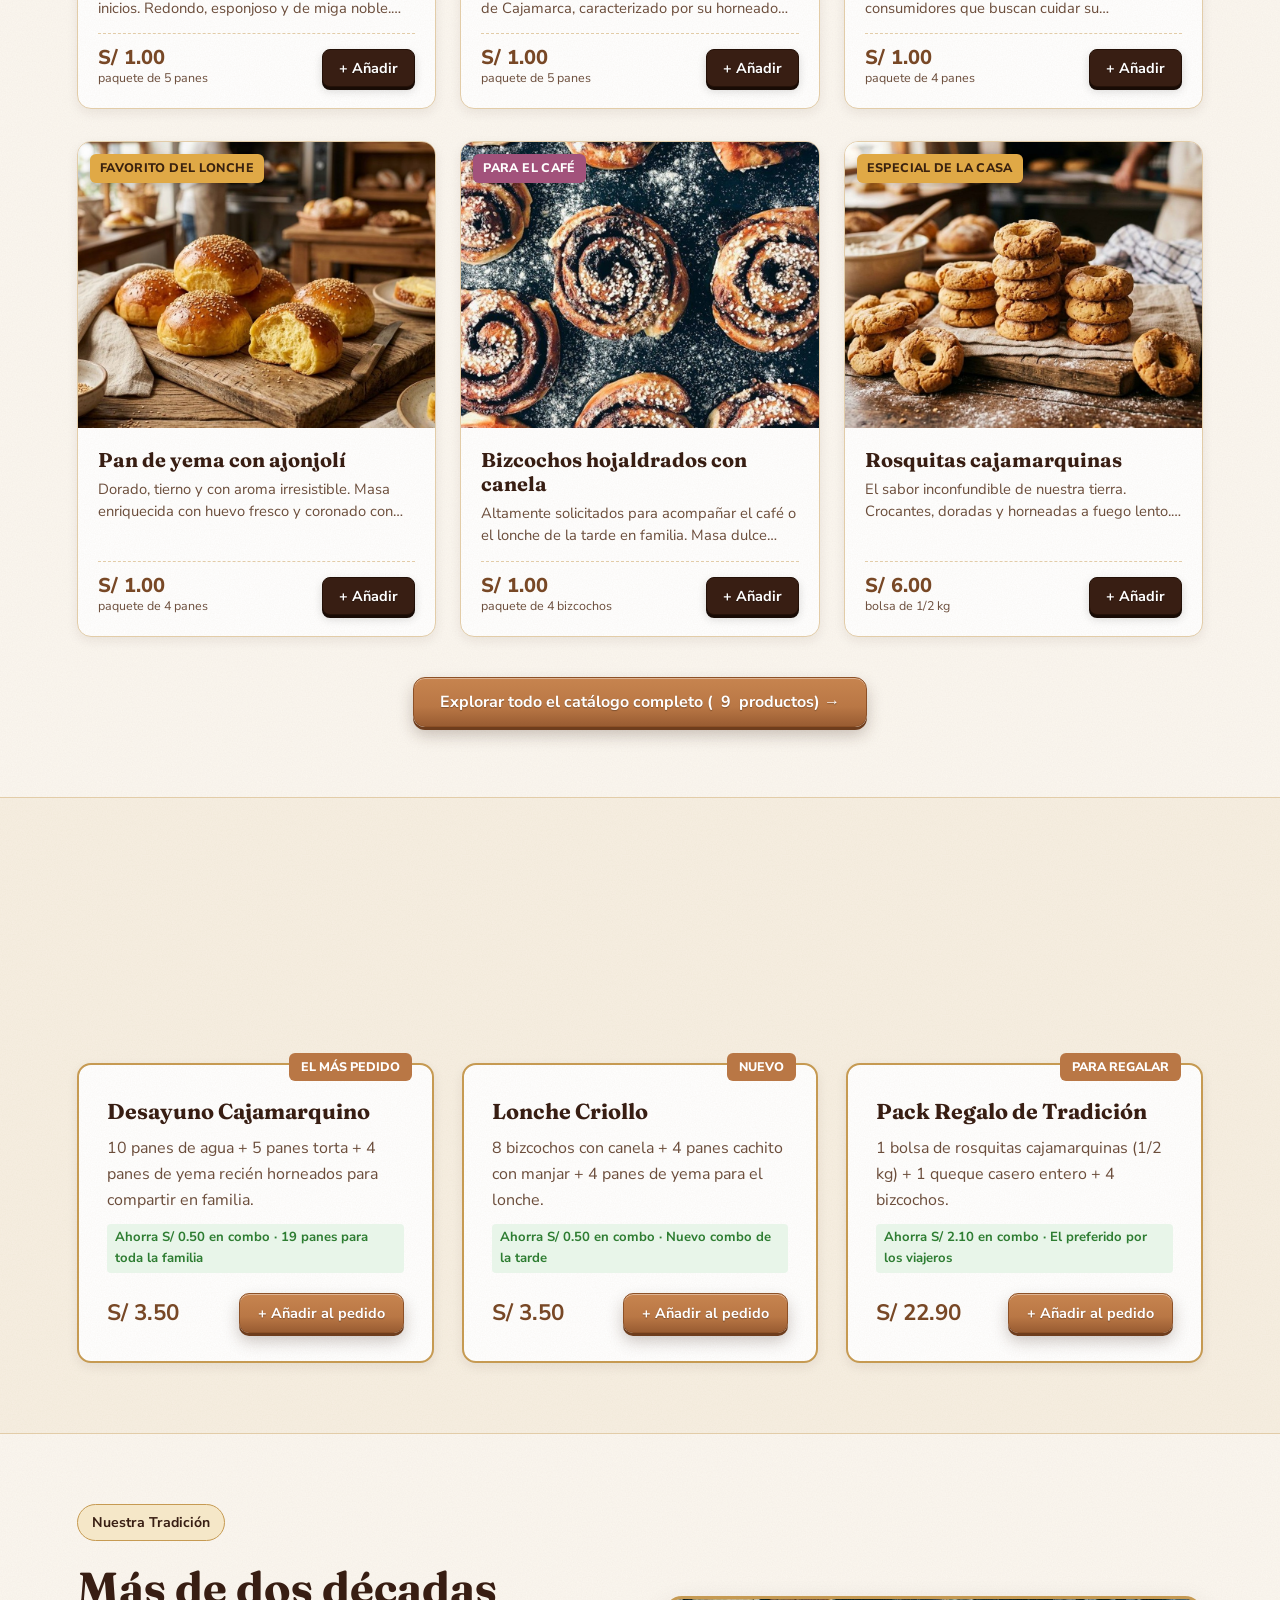
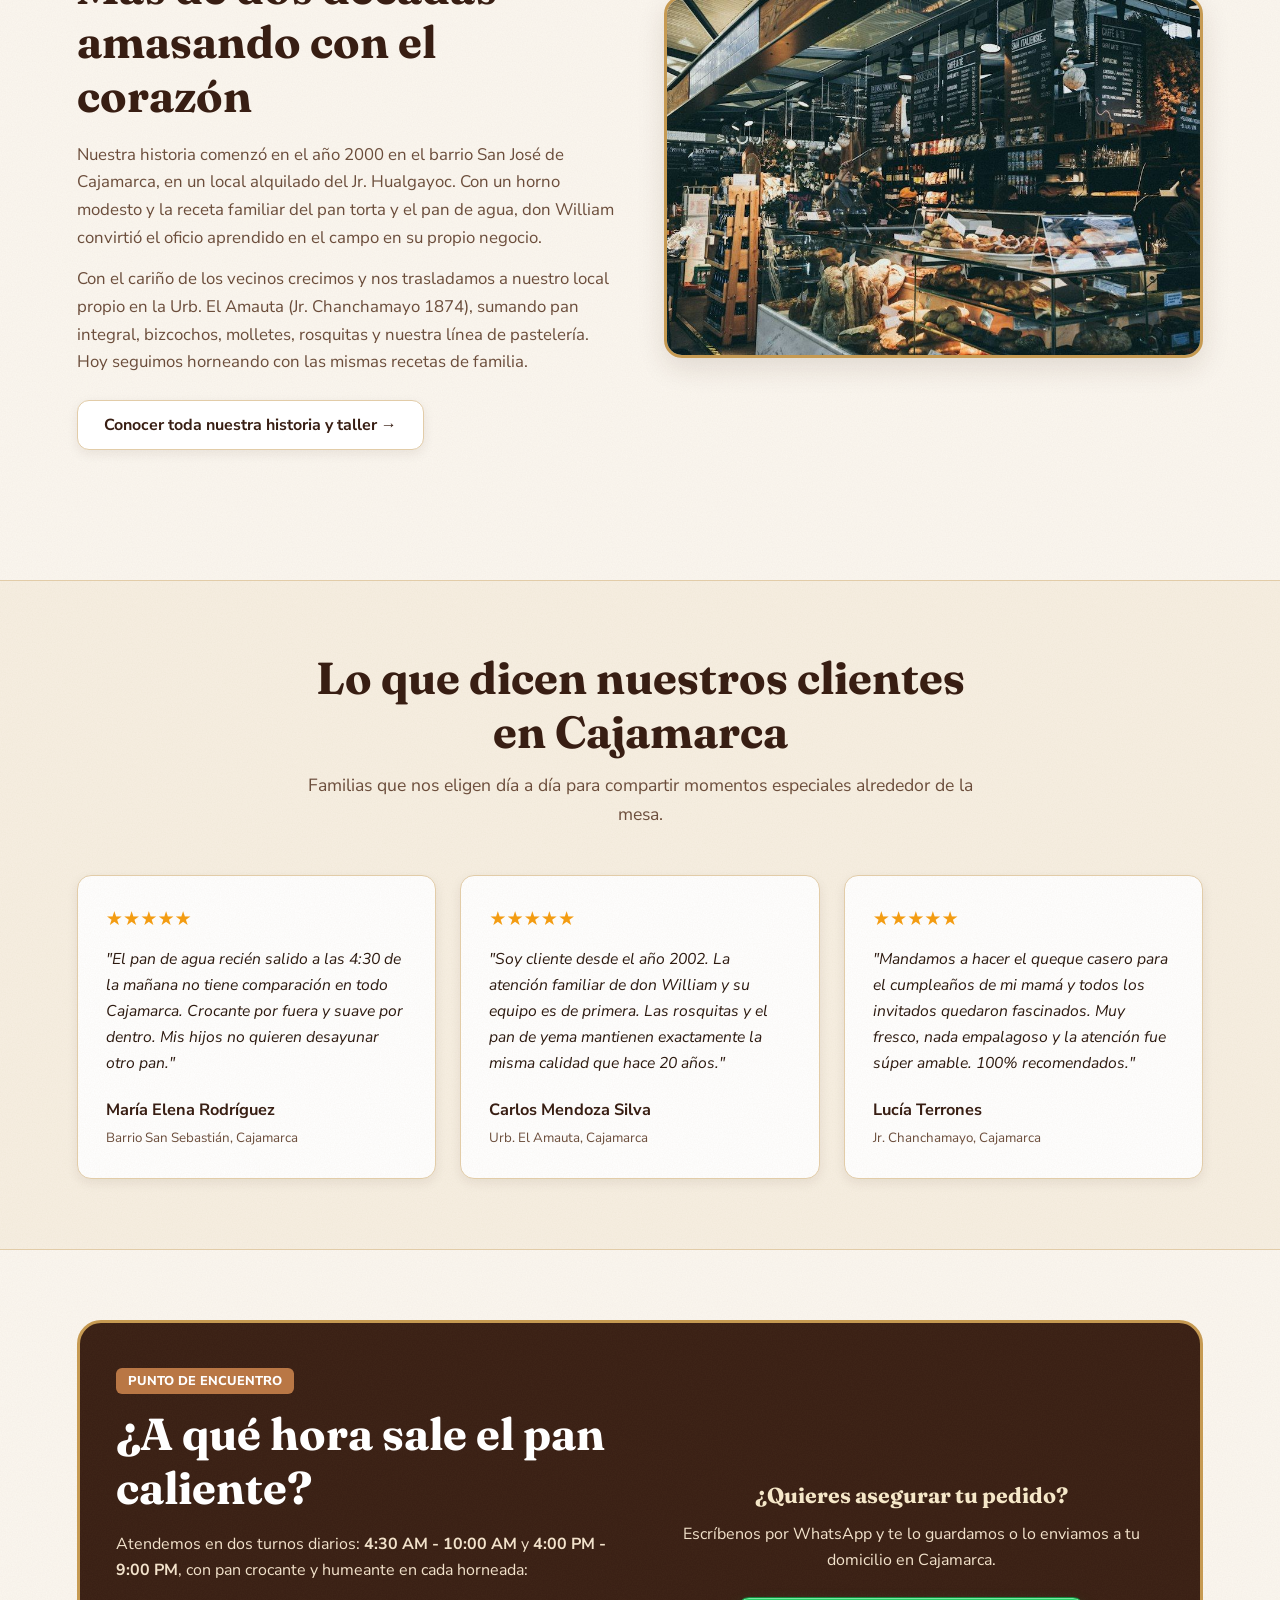
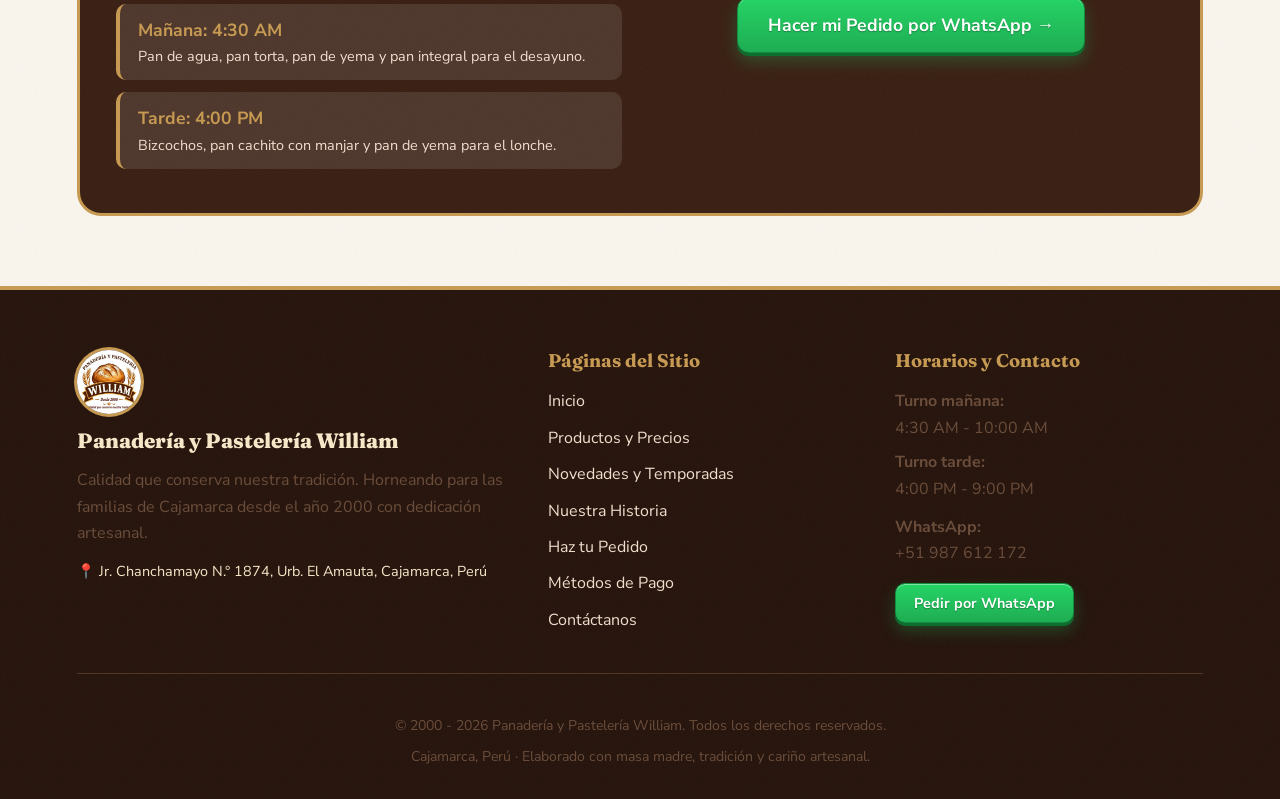
==== commit 92067144: "Quita el pan relleno y ajusta el combo Lonche Criollo" ====
--- a/index.html
+++ b/index.html
@@ -157,7 +157,7 @@
         <!-- Renderizado dinámico desde app.js -->
       </div>
       <div style="text-align:center; margin-top:40px;">
-        <a href="pages/productos.html" class="btn">Explorar todo el catálogo completo (<span id="catalog-count">10</span> productos) →</a>
+        <a href="pages/productos.html" class="btn">Explorar todo el catálogo completo (<span id="catalog-count">9</span> productos) →</a>
       </div>
     </section>
 
@@ -215,7 +215,7 @@
             </div>
             <div style="background:rgba(255,255,255,0.1); padding:12px 18px; border-radius:10px; border-left:4px solid var(--oro);">
               <b style="color:var(--oro); font-size:1.1rem;">Tarde: <span class="hot-bread-pm">4:00 PM</span></b>
-              <span style="display:block; font-size:0.9rem; color:#f0ded0;">Bizcochos, pan cachito con manjar y pan relleno para el lonche.</span>
+              <span style="display:block; font-size:0.9rem; color:#f0ded0;">Bizcochos, pan cachito con manjar y pan de yema para el lonche.</span>
             </div>
           </div>
         </div>
